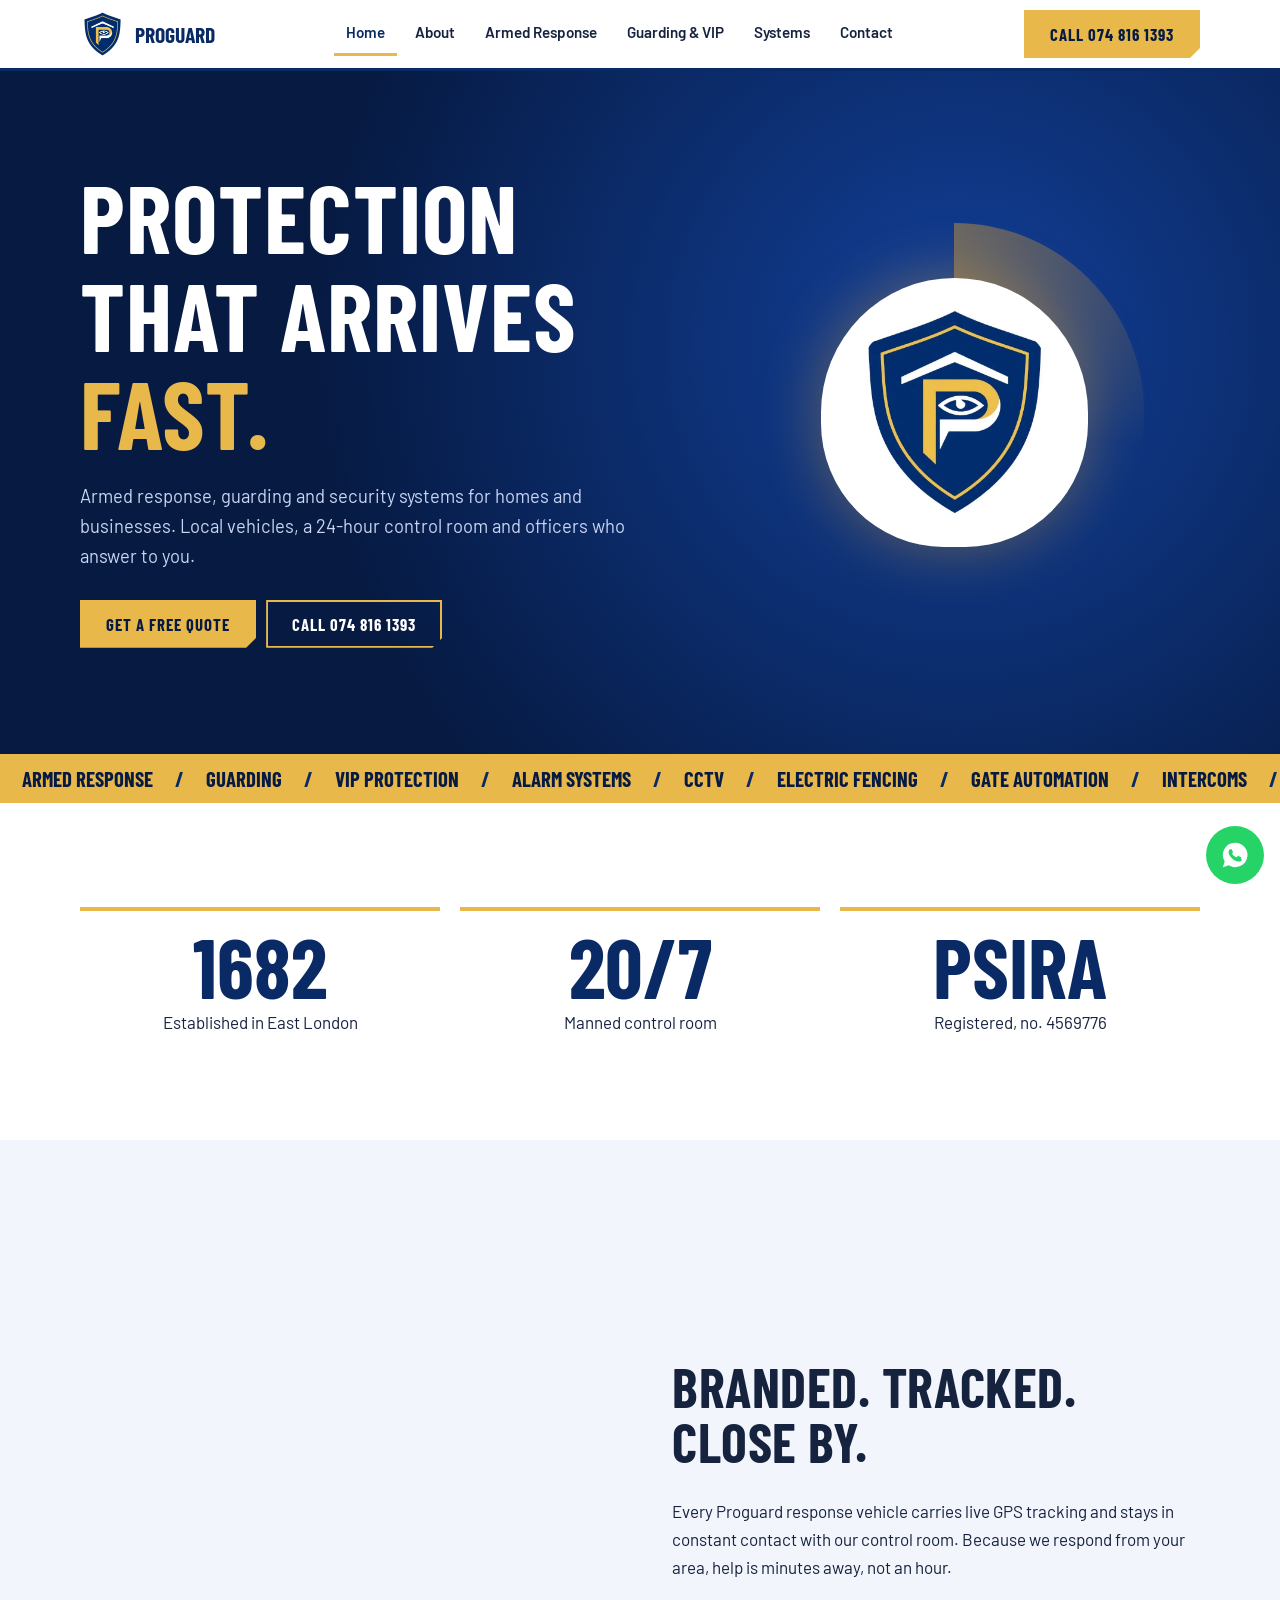
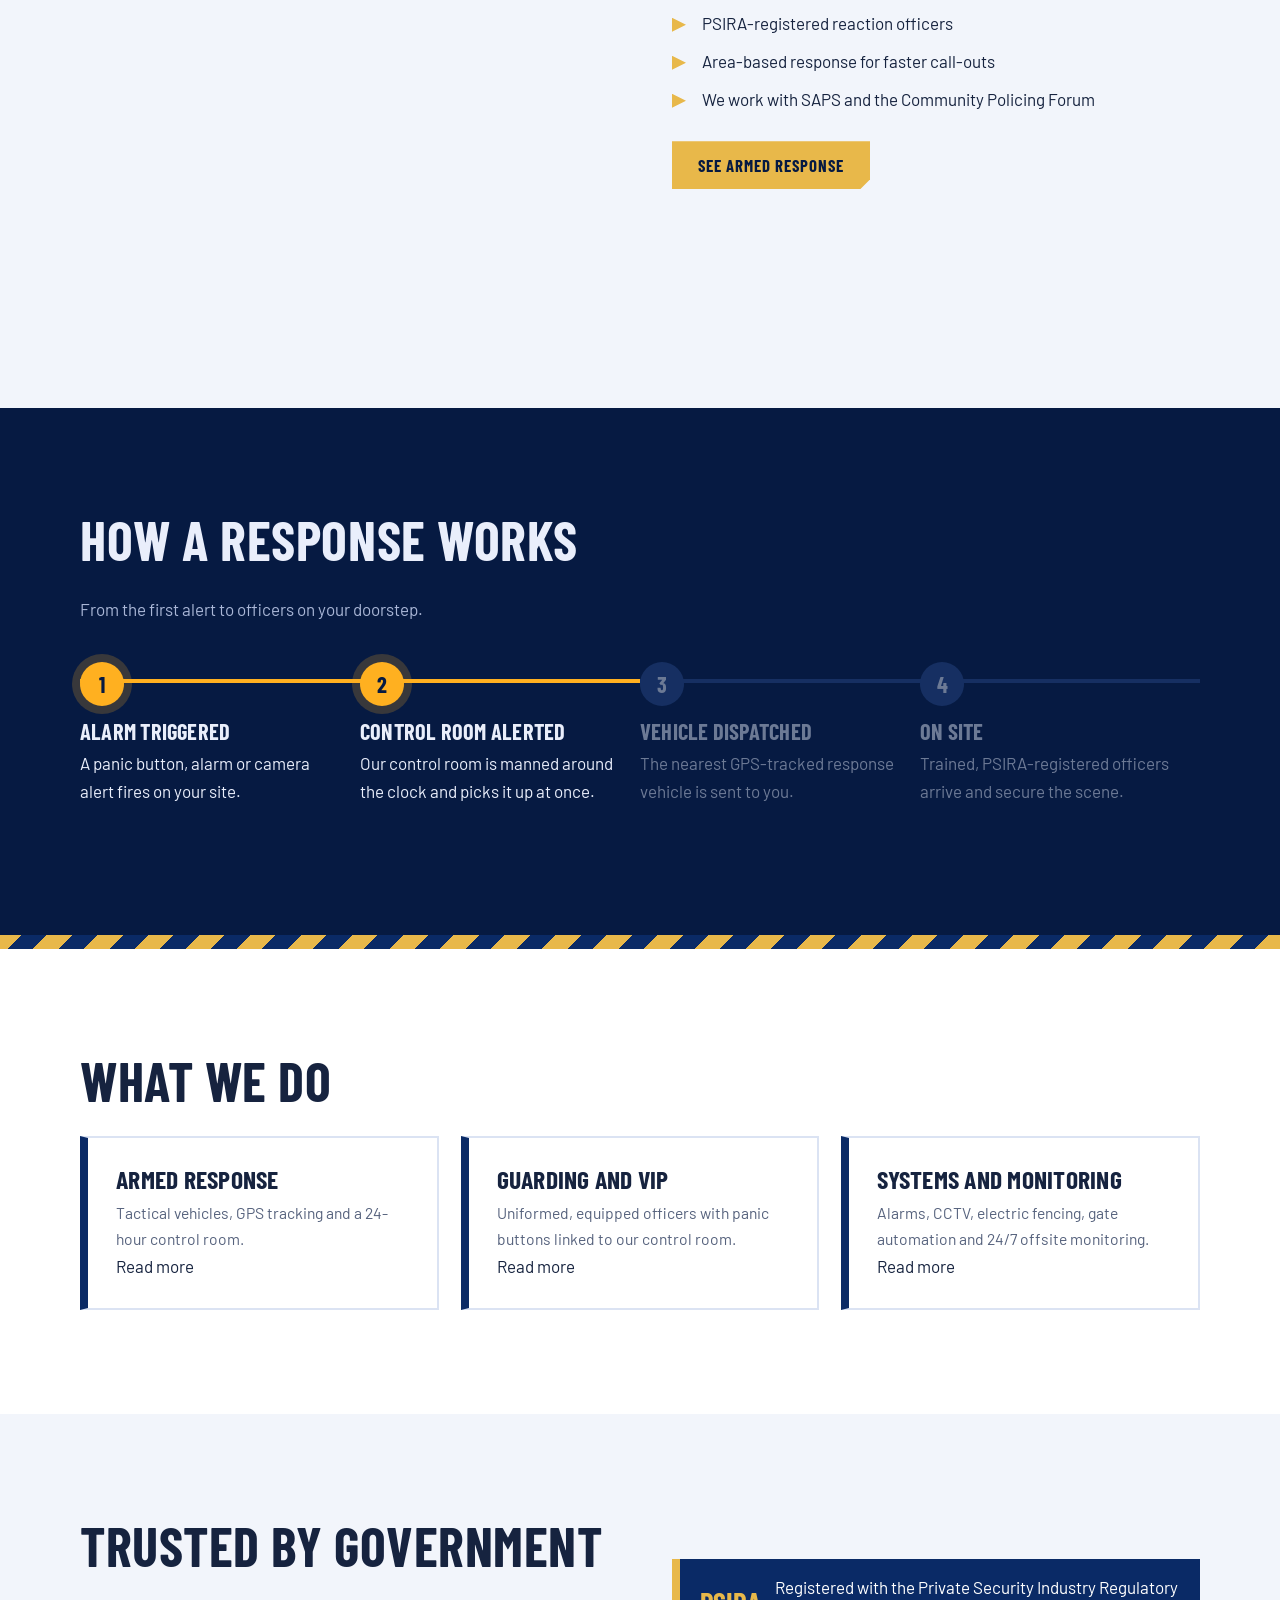
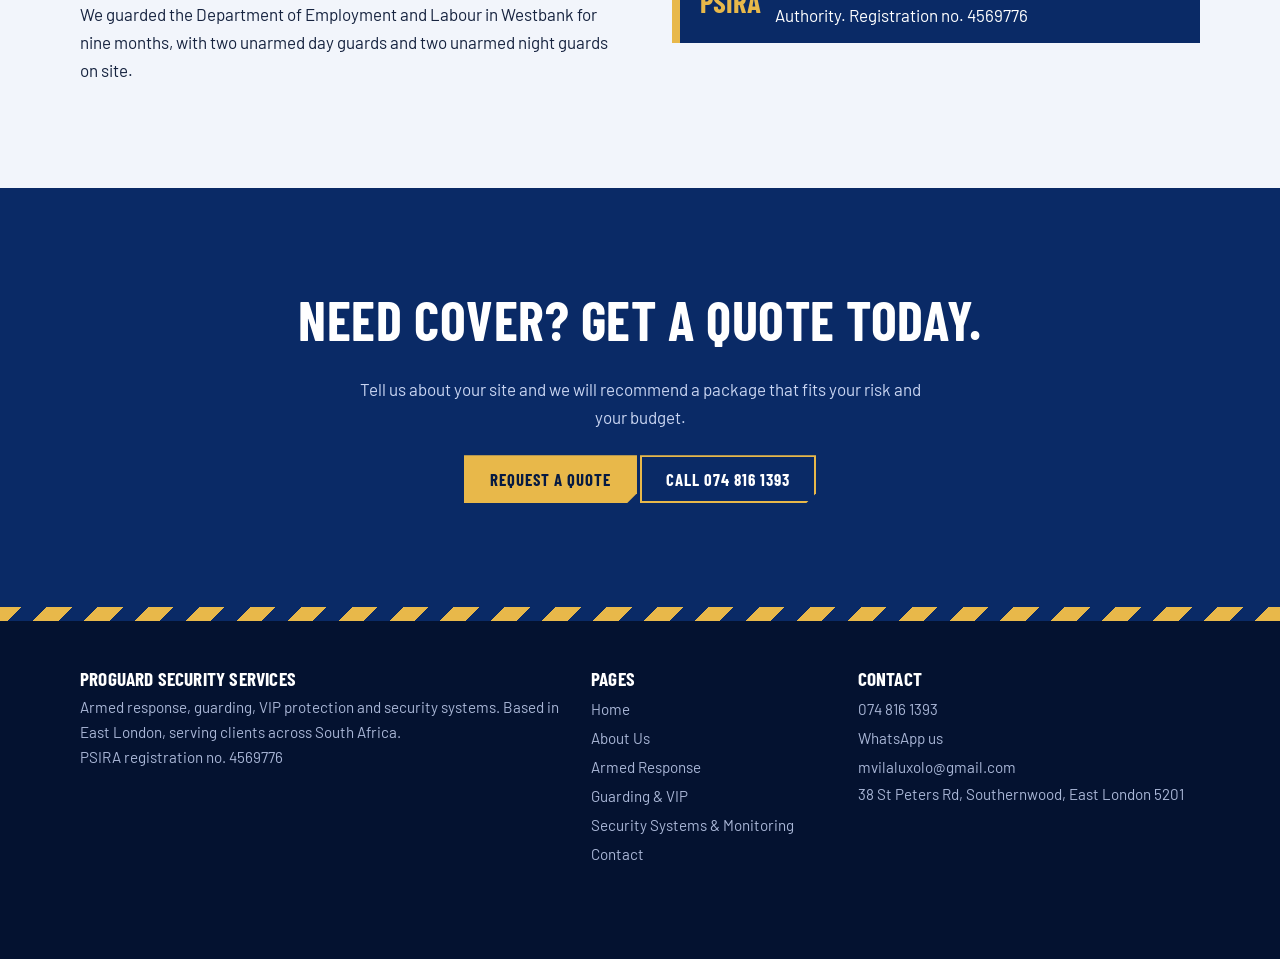
==== index.html @ 5c3c4e78 "Add files via upload" ====
<!doctype html><html lang="en-ZA"><head><meta charset="utf-8"><meta name="viewport" content="width=device-width,initial-scale=1">
<title>Home | Proguard Security Services, East London</title><meta name="description" content="Armed response, guarding, VIP protection and security systems in East London. PSIRA registered.">
<link rel="icon" href="images/logo-shield.png"><meta property="og:image" content="images/car.jpg">
<link rel="preconnect" href="https://fonts.googleapis.com"><link rel="preconnect" href="https://fonts.gstatic.com" crossorigin>
<link href="https://fonts.googleapis.com/css2?family=Barlow:wght@400;600&family=Barlow+Condensed:wght@600;700&display=swap" rel="stylesheet">
<link rel="stylesheet" href="css/style.css">
<script type="application/ld+json">{"@context":"https://schema.org","@type":"SecurityService","name":"Proguard Security Services","telephone":"+27748161393","email":"mvilaluxolo@gmail.com","address":{"@type":"PostalAddress","streetAddress":"38 St Peters Rd, Southernwood","addressLocality":"East London","addressRegion":"Eastern Cape","postalCode":"5201","addressCountry":"ZA"}}</script></head><body>
<header><div class="w nav"><a class="brand" href="index.html"><img src="images/logo-shield.png" alt="">Proguard</a>
<nav aria-label="Main"><ul><li><a href="index.html" aria-current="page">Home</a></li><li><a href="about.html">About</a></li><li><a href="armed-response.html">Armed Response</a></li><li><a href="guarding-vip.html">Guarding & VIP</a></li><li><a href="security-systems.html">Systems</a></li><li><a href="contact.html">Contact</a></li></ul></nav><a class="btn nc" href="tel:+27748161393">Call 074 816 1393</a><button class="burger" aria-label="Menu" aria-expanded="false">Menu</button></div></header>
<main><section class="hero"><div class="w"><div><h1 aria-label="Protection that arrives fast."><span class="ln" style="--i:0"><span>Protection</span></span><span class="ln" style="--i:1"><span>that arrives</span></span><span class="ln" style="--i:2"><span>fast.</span></span></h1>
<p>Armed response, guarding and security systems for homes and businesses. Local vehicles, a 24-hour control room and officers who answer to you.</p>
<a class="btn" href="contact.html">Get a free quote</a><a class="btn o" href="tel:+27748161393">Call 074 816 1393</a></div>
<div class="radar"><i style="--i:0"></i><i style="--i:1"></i><i style="--i:2"></i><img src="images/logo-shield.png" alt="Proguard Security Services shield logo"></div></div></section>
<div class="tick" aria-hidden="true"><div><span>Armed response</span><b>/</b><span>Guarding</span><b>/</b><span>VIP protection</span><b>/</b><span>Alarm systems</span><b>/</b><span>CCTV</span><b>/</b><span>Electric fencing</span><b>/</b><span>Gate automation</span><b>/</b><span>Intercoms</span><b>/</b><span>Offsite monitoring</span><b>/</b><span>Armed response</span><b>/</b><span>Guarding</span><b>/</b><span>VIP protection</span><b>/</b><span>Alarm systems</span><b>/</b><span>CCTV</span><b>/</b><span>Electric fencing</span><b>/</b><span>Gate automation</span><b>/</b><span>Intercoms</span><b>/</b><span>Offsite monitoring</span><b>/</b></div></div>
<section class="sec"><div class="w stats rv"><div><strong data-n="2022" >0</strong>Established in East London</div><div><strong><span data-n="24">0</span>/7</strong>Manned control room</div><div><strong>PSIRA</strong>Registered, no. 4569776</div></div></section>
<section class="sec soft"><div class="w split"><div class="car"><img src="images/car.jpg" alt="Proguard armed response vehicle with light bar" loading="lazy"></div>
<div class="rv"><h2>Branded. Tracked. Close by.</h2><p>Every Proguard response vehicle carries live GPS tracking and stays in constant contact with our control room. Because we respond from your area, help is minutes away, not an hour.</p><br><ul class="list"><li>PSIRA-registered reaction officers</li><li>Area-based response for faster call-outs</li><li>We work with SAPS and the Community Policing Forum</li></ul><br><a class="btn" href="armed-response.html">See armed response</a></div></div></section>
<section class="sec dark"><div class="w"><h2 class="rv">How a response works</h2><p class="mut rv" style="margin-bottom:56px">From the first alert to officers on your doorstep.</p><div class="steps"><div class="step"><h3>Alarm triggered</h3><p>A panic button, alarm or camera alert fires on your site.</p></div><div class="step"><h3>Control room alerted</h3><p>Our control room is manned around the clock and picks it up at once.</p></div><div class="step"><h3>Vehicle dispatched</h3><p>The nearest GPS-tracked response vehicle is sent to you.</p></div><div class="step"><h3>On site</h3><p>Trained, PSIRA-registered officers arrive and secure the scene.</p></div></div></div></section><div class="hz"></div>
<section class="sec"><div class="w"><h2 class="rv">What we do</h2><div class="grid"><a class="card rv" href="armed-response.html" style="text-decoration:none"><h3>Armed response</h3><p>Tactical vehicles, GPS tracking and a 24-hour control room.</p><span class="m">Read more</span></a><a class="card rv" href="guarding-vip.html" style="text-decoration:none"><h3>Guarding and VIP</h3><p>Uniformed, equipped officers with panic buttons linked to our control room.</p><span class="m">Read more</span></a><a class="card rv" href="security-systems.html" style="text-decoration:none"><h3>Systems and monitoring</h3><p>Alarms, CCTV, electric fencing, gate automation and 24/7 offsite monitoring.</p><span class="m">Read more</span></a></div></div></section>
<section class="sec soft"><div class="w split"><div class="rv"><h2>Trusted by government</h2><p>We guarded the Department of Employment and Labour in Westbank for nine months, with two unarmed day guards and two unarmed night guards on site.</p></div><div class="rv"><div class="badge"><b>PSIRA</b><span>Registered with the Private Security Industry Regulatory Authority. Registration no. 4569776</span></div></div></div></section><section class="sec cta"><div class="w rv"><h2>Need cover? Get a quote today.</h2><p>Tell us about your site and we will recommend a package that fits your risk and your budget.</p><a class="btn" href="contact.html">Request a quote</a> <a class="btn o" href="tel:+27748161393">Call 074 816 1393</a></div></section></main>
<div class="hz"></div><footer><div class="w grid"><div><h3>Proguard Security Services</h3><p>Armed response, guarding, VIP protection and security systems. Based in East London, serving clients across South Africa.</p><p>PSIRA registration no. 4569776</p></div>
<div><h3>Pages</h3><a href="index.html">Home</a><a href="about.html">About Us</a><a href="armed-response.html">Armed Response</a><a href="guarding-vip.html">Guarding & VIP</a><a href="security-systems.html">Security Systems & Monitoring</a><a href="contact.html">Contact</a></div><div><h3>Contact</h3><a href="tel:+27748161393">074 816 1393</a><a href="https://wa.me/27748161393">WhatsApp us</a><a href="mailto:mvilaluxolo@gmail.com">mvilaluxolo@gmail.com</a><p>38 St Peters Rd, Southernwood, East London 5201</p></div></div></footer>
<a class="wa" href="https://wa.me/27748161393" aria-label="Chat on WhatsApp"><svg viewBox="0 0 32 32"><path d="M16 3a13 13 0 0 0-11 19.8L3 29l6.4-2A13 13 0 1 0 16 3zm7.4 18.3c-.3.9-1.8 1.7-2.5 1.7-.6.1-1.4.1-2.3-.1-.5-.2-1.200-.4-2-.8-3.600-1.600-5.900-5.200-6.100-5.400-.2-.2-1.400-1.900-1.400-3.600s.9-2.500 1.200-2.900c.3-.3.7-.4.9-.4h.7c.2 0 .5-.1.8.6l1 2.400c.1.200.1.400 0 .6l-.5.700c-.2.200-.3.400-.1.700.2.300.8 1.300 1.700 2.100 1.100 1 2.100 1.300 2.400 1.500.3.100.5.100.7-.1l1-1.200c.2-.3.500-.2.800-.1l2.300 1.100c.3.200.5.200.6.400.1.100.1.800-.2 1.600z"/></svg></a><script src="js/main.js"></script></body></html>
---- css/style.css ----
:root{--navy:#0a2a66;--ink:#061a42;--gold:#e8b84a;--amber:#ffb020;--bg:#fff;--soft:#f2f5fb;--tx:#16233f;--mut:#56627d}
*{box-sizing:border-box;margin:0}html{scroll-behavior:smooth}
body{font:17px/1.65 "Barlow",system-ui,sans-serif;color:var(--tx);background:var(--bg);overflow-x:hidden}
h1,h2,h3{font-family:"Barlow Condensed",Impact,sans-serif;line-height:1.02;letter-spacing:.01em;text-transform:uppercase}
h1{font-size:clamp(2.8rem,9vw,6rem)}h2{font-size:clamp(2rem,5vw,3.4rem);margin-bottom:.5em}h3{font-size:1.6rem;margin-bottom:.3em}
img{max-width:100%;display:block}a{color:inherit}
.w{width:min(1120px,92%);margin:auto}.sec{padding:clamp(56px,9vw,104px) 0}
.dark{background:var(--ink);color:#e9eefb}.dark .mut{color:#a9b6d6}.mut{color:var(--mut)}.soft{background:var(--soft)}
.hz{height:14px;background:repeating-linear-gradient(-45deg,var(--gold) 0 18px,var(--navy) 18px 36px)}
header{position:sticky;top:0;z-index:50;background:rgba(255,255,255,.94);backdrop-filter:blur(8px);border-bottom:3px solid var(--navy)}
.nav{display:flex;align-items:center;justify-content:space-between;height:68px}
.brand{display:flex;align-items:center;gap:10px;text-decoration:none;font:700 1.35rem "Barlow Condensed";color:var(--navy);text-transform:uppercase}
.brand img{height:46px}
nav ul{display:flex;gap:6px;list-style:none;padding:0}nav a{display:block;padding:8px 12px;text-decoration:none;font-weight:600;font-size:.95rem;border-bottom:3px solid transparent}
nav a:hover,nav a[aria-current]{border-color:var(--gold);color:var(--navy)}
.btn{display:inline-block;padding:14px 26px;font:700 1.05rem "Barlow Condensed";text-transform:uppercase;letter-spacing:.06em;text-decoration:none;background:var(--gold);color:var(--ink);border:0;cursor:pointer;clip-path:polygon(0 0,100% 0,100% calc(100% - 10px),calc(100% - 10px) 100%,0 100%);transition:transform .2s,background .2s}
.btn:hover{transform:translateY(-3px);background:#f4c867}.btn.o{background:transparent;color:#fff;box-shadow:inset 0 0 0 2px var(--gold)}
.burger{display:none;background:none;border:2px solid var(--navy);padding:8px 10px;font-weight:700;color:var(--navy)}
:focus-visible{outline:3px solid var(--amber);outline-offset:3px}
.hero{background:radial-gradient(circle at 75% 40%,#12409a,var(--ink) 62%);color:#fff;position:relative;overflow:hidden;padding:clamp(48px,8vw,96px) 0}
.hero .w{display:grid;grid-template-columns:1.2fr 1fr;gap:40px;align-items:center}
.hero p{max-width:34em;color:#c9d5f2;margin:20px 0 28px;font-size:1.15rem}.hero .btn{margin:0 10px 10px 0}
.ln{display:block;overflow:hidden}.ln span{display:block;transform:translateY(105%);animation:up .9s cubic-bezier(.2,.7,.2,1) forwards;animation-delay:calc(var(--i)*.14s + .2s)}
.ln:last-child{color:var(--gold)}@keyframes up{to{transform:none}}
.radar{position:relative;aspect-ratio:1;display:grid;place-items:center;max-width:430px;margin:auto;width:100%}
.radar i{position:absolute;inset:0;border:2px solid var(--amber);border-radius:50%;opacity:0;animation:ring 5s ease-out infinite;animation-delay:calc(var(--i)*1.66s)}
.radar::before{content:"";position:absolute;inset:6%;border-radius:50%;background:conic-gradient(from 0deg,rgba(255,176,32,.38),transparent 28%);animation:spin 7s linear infinite}
.radar img{position:relative;width:62%;background:#fff;border-radius:50% 50% 46% 46%;padding:6%;box-shadow:0 0 60px rgba(255,176,32,.35)}
@keyframes ring{0%{transform:scale(.45);opacity:.9}100%{transform:scale(1.05);opacity:0}}@keyframes spin{to{transform:rotate(360deg)}}
.tick{background:var(--gold);color:var(--ink);overflow:hidden;white-space:nowrap;font:700 1.3rem "Barlow Condensed";text-transform:uppercase;padding:12px 0}
.tick div{display:inline-block;animation:tk 30s linear infinite}.tick span{margin:0 22px}.tick b{color:var(--navy)}
@keyframes tk{to{transform:translateX(-50%)}}
.stats{display:grid;grid-template-columns:repeat(3,1fr);gap:20px;text-align:center}
.stats strong{display:block;font:700 clamp(3rem,8vw,5.2rem) "Barlow Condensed";color:var(--navy);line-height:1}
.stats div{border-top:4px solid var(--gold);padding-top:14px}
.split{display:grid;grid-template-columns:1fr 1fr;gap:clamp(28px,5vw,64px);align-items:center}
.car{position:relative;overflow:hidden;clip-path:inset(0 0 100% 0);transition:clip-path 1.2s cubic-bezier(.7,0,.2,1);aspect-ratio:4/5;background:var(--navy)}
.car.in{clip-path:inset(0)}.car img{width:100%;height:118%;object-fit:cover;will-change:transform}
.car::after{content:"";position:absolute;top:0;left:20%;width:60%;height:10px;background:var(--amber);filter:blur(8px);animation:pulse 1.6s ease-in-out infinite}
@keyframes pulse{50%{opacity:.15}}
.grid{display:grid;grid-template-columns:repeat(auto-fit,minmax(250px,1fr));gap:22px}
.card{background:#fff;border:2px solid #dbe3f3;border-left:8px solid var(--navy);padding:28px;transition:transform .25s,border-color .25s,box-shadow .25s}
.card:hover{transform:translateY(-6px);border-left-color:var(--gold);box-shadow:0 14px 34px -14px rgba(10,42,102,.45),0 0 0 3px rgba(255,176,32,.25)}
.card p{color:var(--mut);font-size:.98rem}.card a.m{font-weight:700;color:var(--navy);text-decoration:none}
.steps{display:grid;grid-template-columns:repeat(4,1fr);gap:0;counter-reset:s;position:relative}
.step{padding:26px 22px 26px 0;border-top:4px solid #2a4a8a;opacity:.45;transition:.6s;counter-increment:s}
.step::before{content:counter(s);display:grid;place-items:center;width:44px;height:44px;border-radius:50%;background:#2a4a8a;font:700 1.4rem "Barlow Condensed";margin:-47px 0 14px;transition:.6s}
.step.on{opacity:1;border-color:var(--amber)}.step.on::before{background:var(--amber);color:var(--ink);box-shadow:0 0 0 8px rgba(255,176,32,.2)}
.step h3{font-size:1.4rem}
.list{list-style:none;padding:0;display:grid;gap:10px}.list li{padding-left:30px;position:relative}
.list li::before{content:"";position:absolute;left:0;top:.5em;width:14px;height:14px;background:var(--gold);clip-path:polygon(0 0,100% 50%,0 100%)}
.badge{display:inline-flex;gap:14px;align-items:center;background:var(--navy);color:#fff;padding:14px 20px;border-left:8px solid var(--gold)}
.badge b{font:700 1.8rem "Barlow Condensed";color:var(--gold)}
.page-h{background:var(--ink);color:#fff;padding:64px 0 52px}.page-h p{color:#b9c6e6;max-width:38em;font-size:1.15rem;margin-top:14px}
.cta{background:var(--navy);color:#fff;text-align:center}.cta p{margin:0 auto 24px;max-width:34em;color:#c9d5f2}
form{display:grid;gap:14px}label{font-weight:600;font-size:.9rem}input,select,textarea{width:100%;padding:13px;font:inherit;border:2px solid #c5d0e8;background:#fff;margin-top:4px}
input:focus,select:focus,textarea:focus{border-color:var(--navy);outline:0;box-shadow:0 0 0 3px rgba(232,184,74,.5)}
footer{background:#041230;color:#a9b6d6;padding:48px 0 90px;font-size:.95rem}footer .grid{grid-template-columns:2fr 1fr 1.4fr}footer h3{color:#fff;font-size:1.2rem}footer a{text-decoration:none;display:block;padding:2px 0}footer a:hover{color:var(--gold)}
.wa{position:fixed;right:16px;bottom:16px;z-index:60;width:58px;height:58px;border-radius:50%;background:#25d366;display:grid;place-items:center;box-shadow:0 0 0 0 rgba(37,211,102,.6);animation:wp 2.4s infinite}
.wa svg{width:30px;fill:#fff}@keyframes wp{70%{box-shadow:0 0 0 18px rgba(37,211,102,0)}}
.rv{opacity:0;transform:translateY(26px);transition:opacity .7s,transform .7s}.rv.in{opacity:1;transform:none}
@media(max-width:860px){.hero .w,.split{grid-template-columns:1fr}.radar{max-width:300px;order:-1}.steps{grid-template-columns:1fr 1fr;row-gap:30px}.steps .step{padding-top:30px}footer .grid{grid-template-columns:1fr}
.burger{display:block}nav ul{display:none;position:absolute;left:0;right:0;top:71px;background:#fff;flex-direction:column;padding:10px 4%;border-bottom:3px solid var(--navy)}nav ul.open{display:flex}.nc{display:none}.stats strong{font-size:2.8rem}}
@media(prefers-reduced-motion:reduce){*,*::before,*::after{animation:none!important;transition:none!important}.ln span{transform:none}.rv{opacity:1;transform:none}.car{clip-path:none}.step{opacity:1}.tick{overflow-x:auto}html{scroll-behavior:auto}}
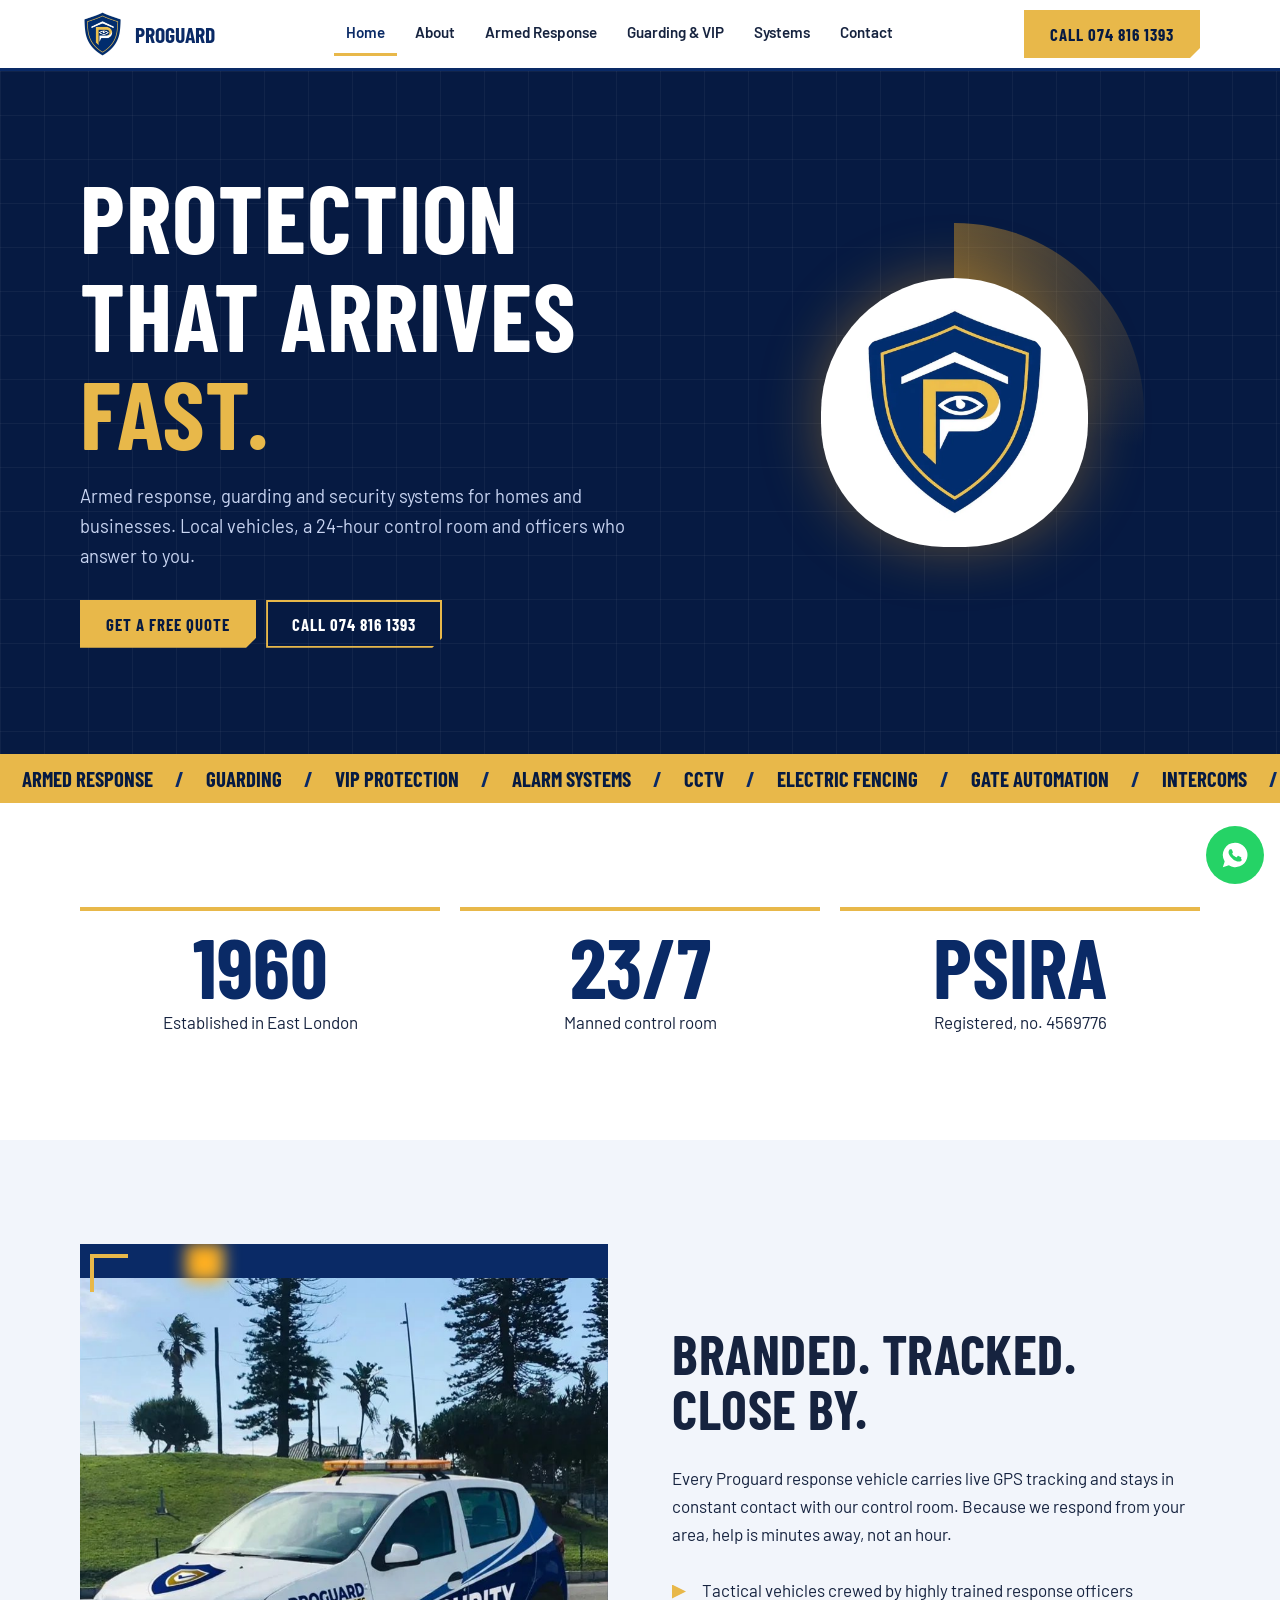
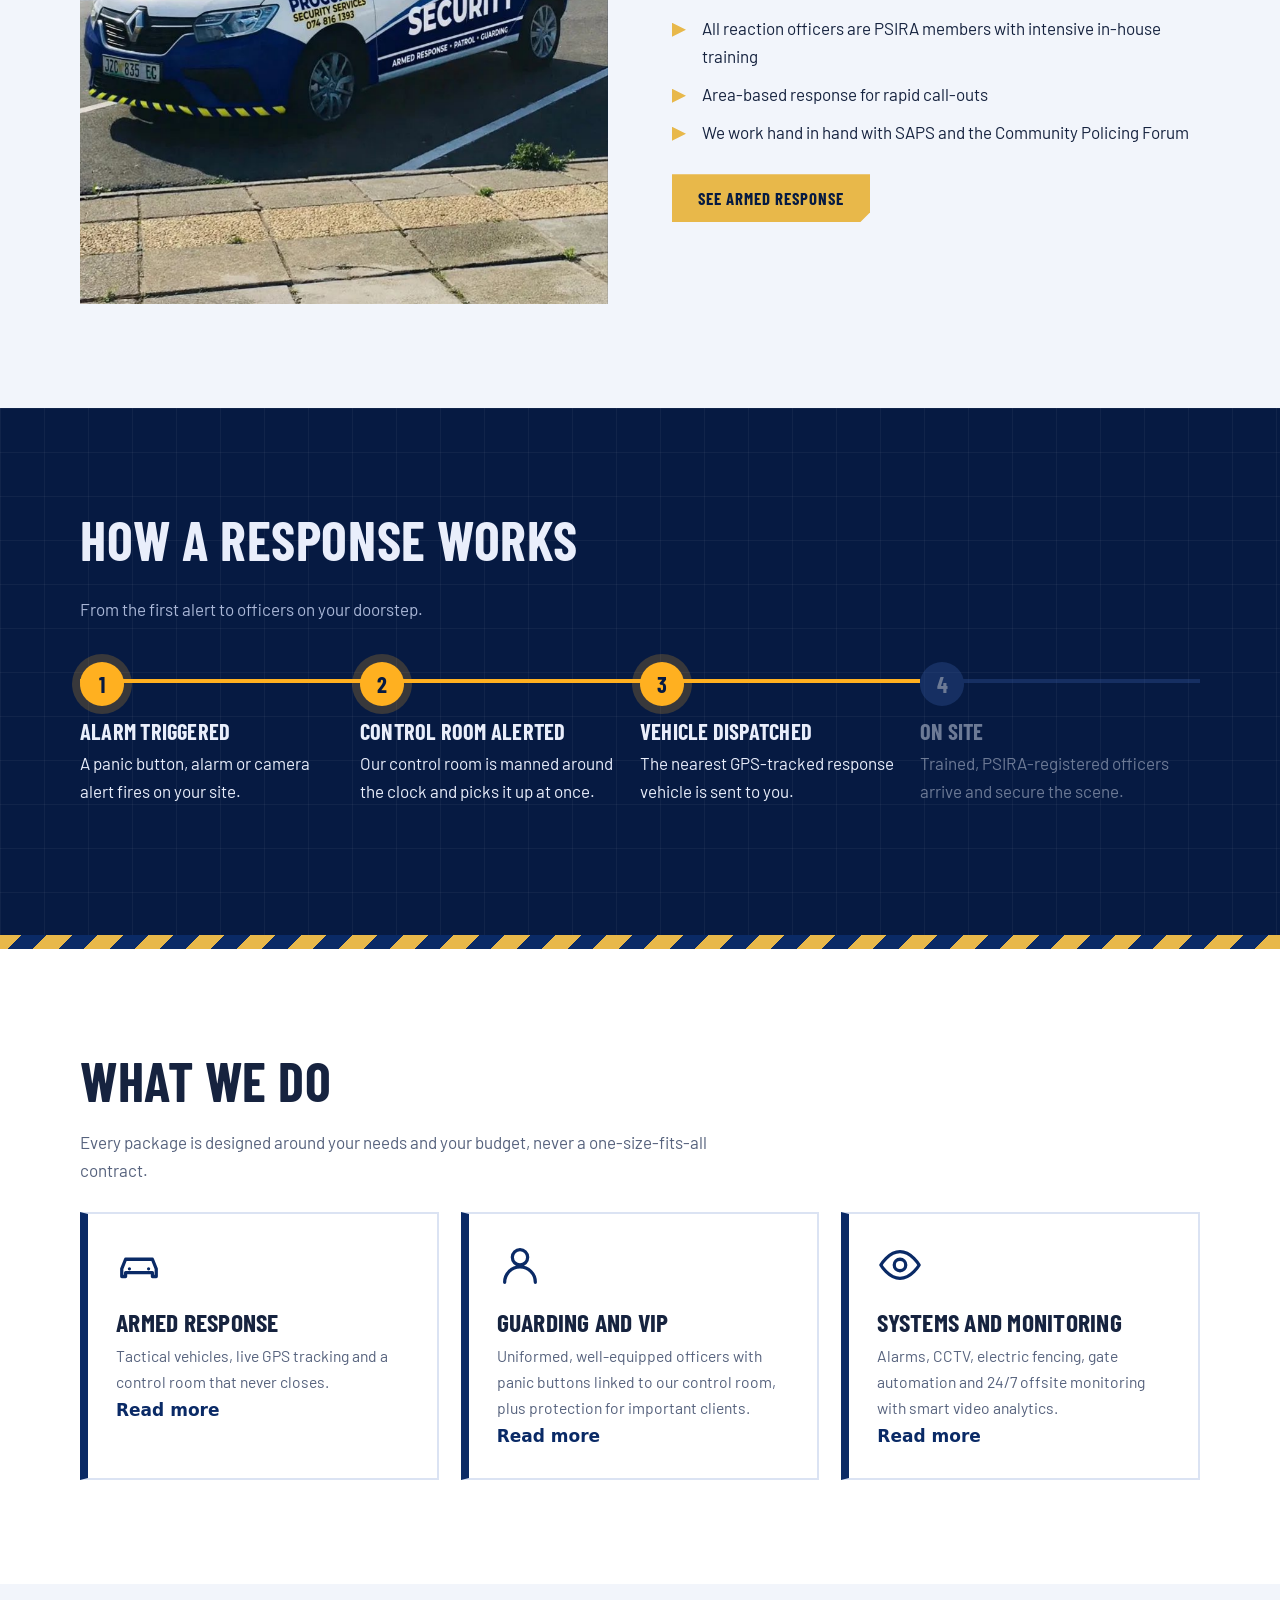
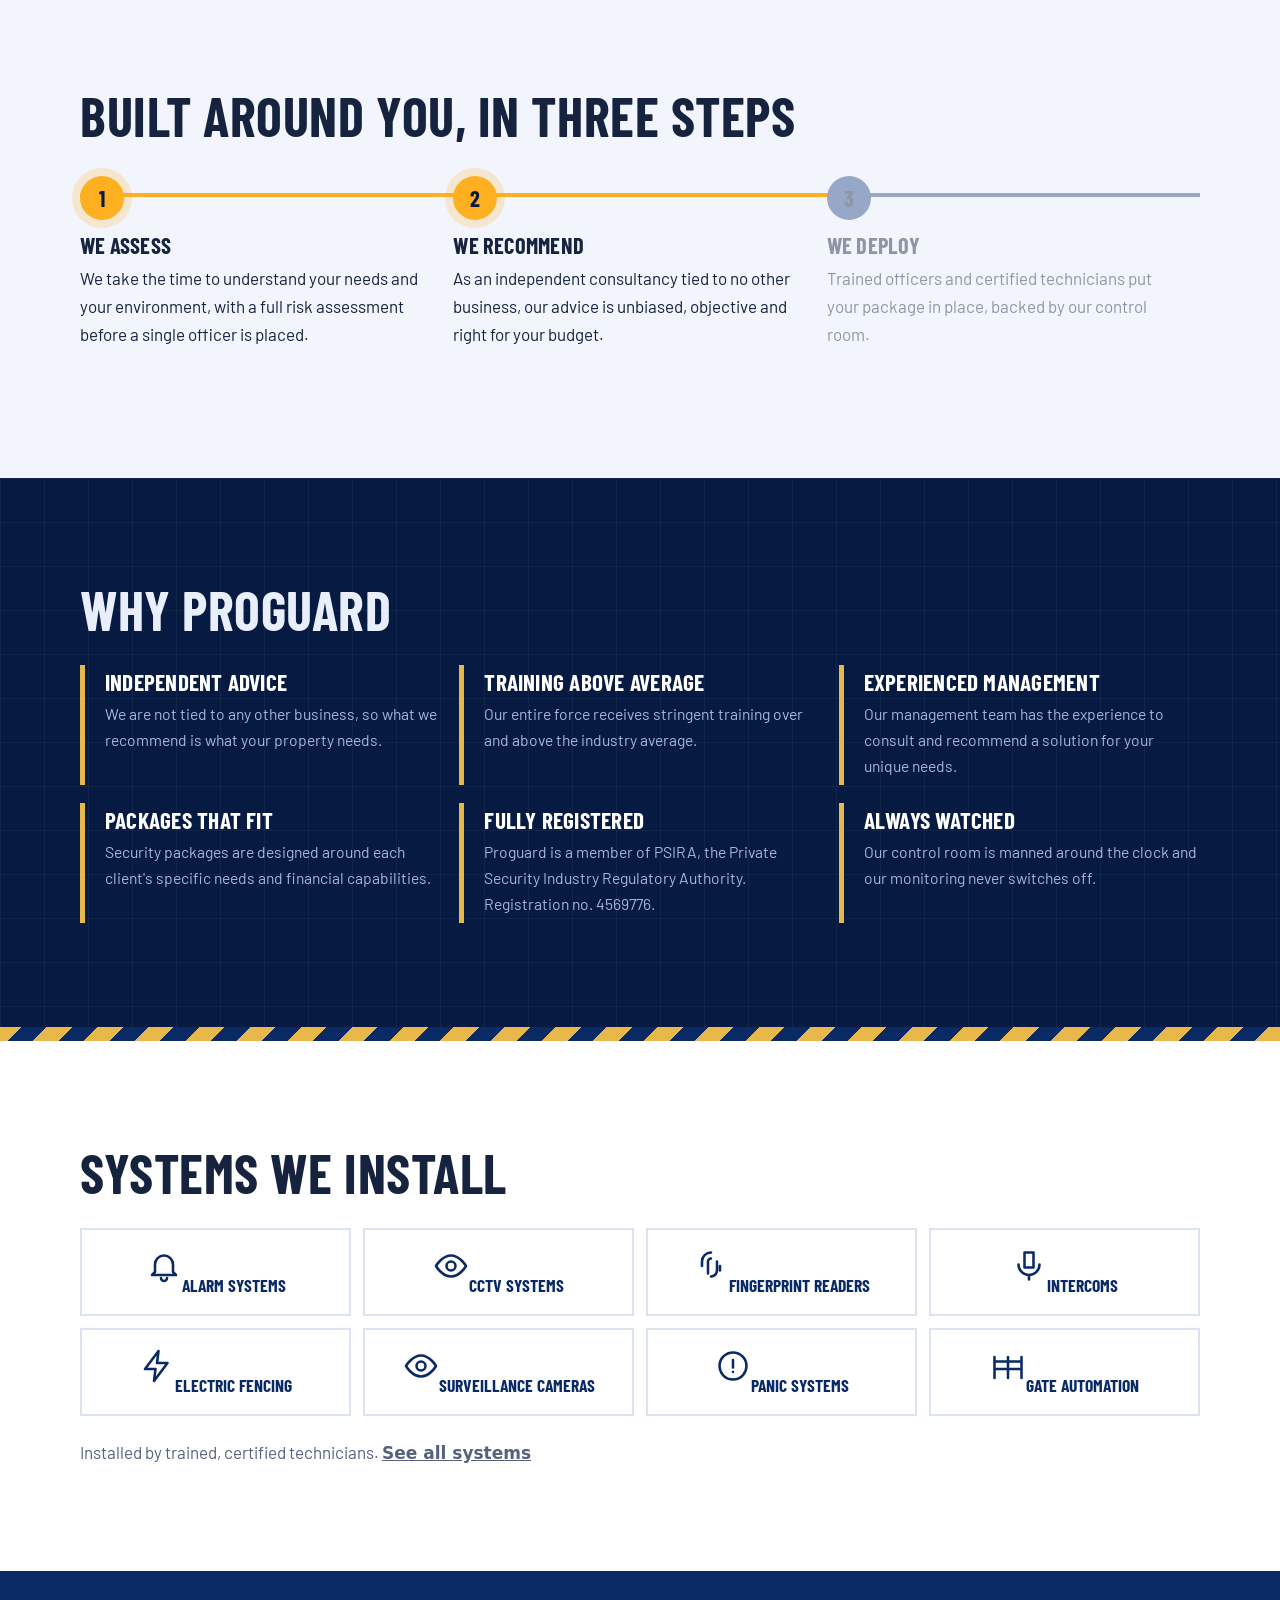
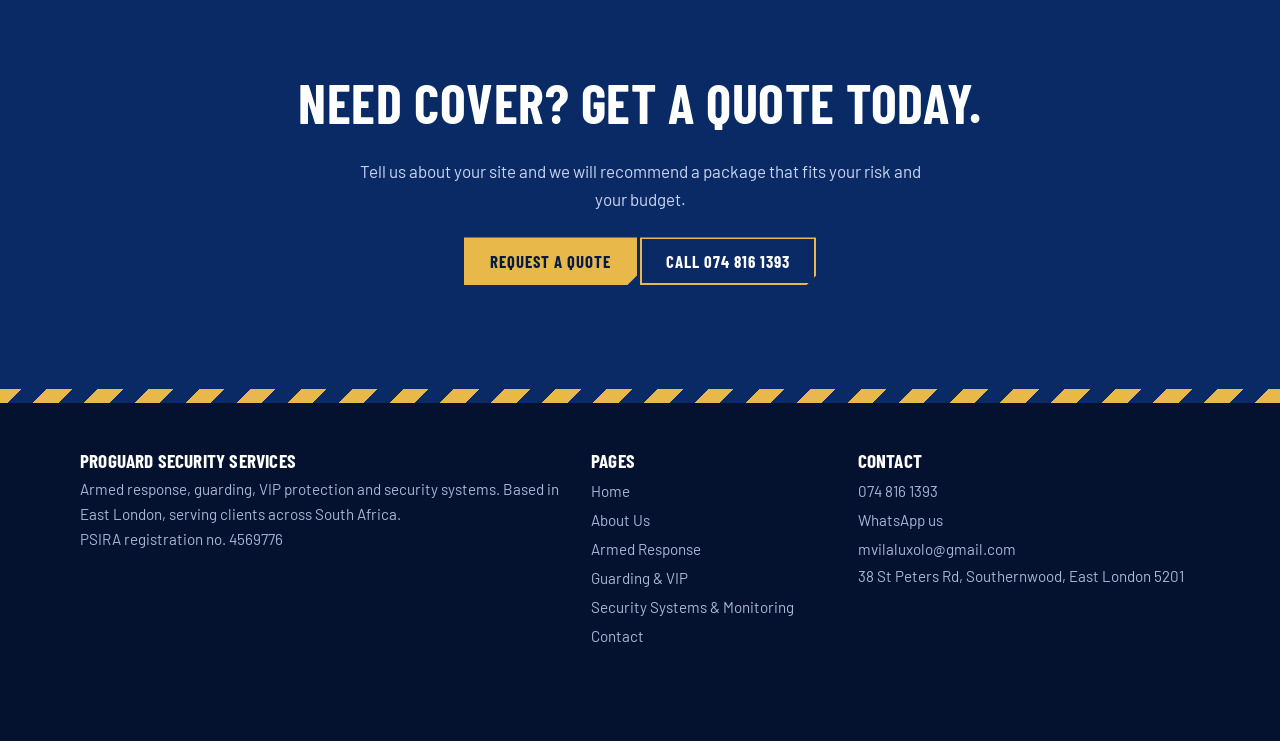
==== commit a3119be9: "Add files via upload" ====
--- a/index.html
+++ b/index.html
@@ -7,17 +7,26 @@
 <script type="application/ld+json">{"@context":"https://schema.org","@type":"SecurityService","name":"Proguard Security Services","telephone":"+27748161393","email":"mvilaluxolo@gmail.com","address":{"@type":"PostalAddress","streetAddress":"38 St Peters Rd, Southernwood","addressLocality":"East London","addressRegion":"Eastern Cape","postalCode":"5201","addressCountry":"ZA"}}</script></head><body>
 <header><div class="w nav"><a class="brand" href="index.html"><img src="images/logo-shield.png" alt="">Proguard</a>
 <nav aria-label="Main"><ul><li><a href="index.html" aria-current="page">Home</a></li><li><a href="about.html">About</a></li><li><a href="armed-response.html">Armed Response</a></li><li><a href="guarding-vip.html">Guarding & VIP</a></li><li><a href="security-systems.html">Systems</a></li><li><a href="contact.html">Contact</a></li></ul></nav><a class="btn nc" href="tel:+27748161393">Call 074 816 1393</a><button class="burger" aria-label="Menu" aria-expanded="false">Menu</button></div></header>
-<main><section class="hero"><div class="w"><div><h1 aria-label="Protection that arrives fast."><span class="ln" style="--i:0"><span>Protection</span></span><span class="ln" style="--i:1"><span>that arrives</span></span><span class="ln" style="--i:2"><span>fast.</span></span></h1>
+<main><section class="hero gb"><div class="w"><div><h1 aria-label="Protection that arrives fast."><span class="ln" style="--i:0"><span>Protection</span></span><span class="ln" style="--i:1"><span>that arrives</span></span><span class="ln" style="--i:2"><span>fast.</span></span></h1>
 <p>Armed response, guarding and security systems for homes and businesses. Local vehicles, a 24-hour control room and officers who answer to you.</p>
 <a class="btn" href="contact.html">Get a free quote</a><a class="btn o" href="tel:+27748161393">Call 074 816 1393</a></div>
 <div class="radar"><i style="--i:0"></i><i style="--i:1"></i><i style="--i:2"></i><img src="images/logo-shield.png" alt="Proguard Security Services shield logo"></div></div></section>
-<div class="tick" aria-hidden="true"><div><span>Armed response</span><b>/</b><span>Guarding</span><b>/</b><span>VIP protection</span><b>/</b><span>Alarm systems</span><b>/</b><span>CCTV</span><b>/</b><span>Electric fencing</span><b>/</b><span>Gate automation</span><b>/</b><span>Intercoms</span><b>/</b><span>Offsite monitoring</span><b>/</b><span>Armed response</span><b>/</b><span>Guarding</span><b>/</b><span>VIP protection</span><b>/</b><span>Alarm systems</span><b>/</b><span>CCTV</span><b>/</b><span>Electric fencing</span><b>/</b><span>Gate automation</span><b>/</b><span>Intercoms</span><b>/</b><span>Offsite monitoring</span><b>/</b></div></div>
-<section class="sec"><div class="w stats rv"><div><strong data-n="2022" >0</strong>Established in East London</div><div><strong><span data-n="24">0</span>/7</strong>Manned control room</div><div><strong>PSIRA</strong>Registered, no. 4569776</div></div></section>
-<section class="sec soft"><div class="w split"><div class="car"><img src="images/car.jpg" alt="Proguard armed response vehicle with light bar" loading="lazy"></div>
-<div class="rv"><h2>Branded. Tracked. Close by.</h2><p>Every Proguard response vehicle carries live GPS tracking and stays in constant contact with our control room. Because we respond from your area, help is minutes away, not an hour.</p><br><ul class="list"><li>PSIRA-registered reaction officers</li><li>Area-based response for faster call-outs</li><li>We work with SAPS and the Community Policing Forum</li></ul><br><a class="btn" href="armed-response.html">See armed response</a></div></div></section>
-<section class="sec dark"><div class="w"><h2 class="rv">How a response works</h2><p class="mut rv" style="margin-bottom:56px">From the first alert to officers on your doorstep.</p><div class="steps"><div class="step"><h3>Alarm triggered</h3><p>A panic button, alarm or camera alert fires on your site.</p></div><div class="step"><h3>Control room alerted</h3><p>Our control room is manned around the clock and picks it up at once.</p></div><div class="step"><h3>Vehicle dispatched</h3><p>The nearest GPS-tracked response vehicle is sent to you.</p></div><div class="step"><h3>On site</h3><p>Trained, PSIRA-registered officers arrive and secure the scene.</p></div></div></div></section><div class="hz"></div>
-<section class="sec"><div class="w"><h2 class="rv">What we do</h2><div class="grid"><a class="card rv" href="armed-response.html" style="text-decoration:none"><h3>Armed response</h3><p>Tactical vehicles, GPS tracking and a 24-hour control room.</p><span class="m">Read more</span></a><a class="card rv" href="guarding-vip.html" style="text-decoration:none"><h3>Guarding and VIP</h3><p>Uniformed, equipped officers with panic buttons linked to our control room.</p><span class="m">Read more</span></a><a class="card rv" href="security-systems.html" style="text-decoration:none"><h3>Systems and monitoring</h3><p>Alarms, CCTV, electric fencing, gate automation and 24/7 offsite monitoring.</p><span class="m">Read more</span></a></div></div></section>
-<section class="sec soft"><div class="w split"><div class="rv"><h2>Trusted by government</h2><p>We guarded the Department of Employment and Labour in Westbank for nine months, with two unarmed day guards and two unarmed night guards on site.</p></div><div class="rv"><div class="badge"><b>PSIRA</b><span>Registered with the Private Security Industry Regulatory Authority. Registration no. 4569776</span></div></div></div></section><section class="sec cta"><div class="w rv"><h2>Need cover? Get a quote today.</h2><p>Tell us about your site and we will recommend a package that fits your risk and your budget.</p><a class="btn" href="contact.html">Request a quote</a> <a class="btn o" href="tel:+27748161393">Call 074 816 1393</a></div></section></main>
+<div class="tick" aria-hidden="true"><div><span>Armed response</span><b>/</b><span>Guarding</span><b>/</b><span>VIP protection</span><b>/</b><span>Alarm systems</span><b>/</b><span>CCTV</span><b>/</b><span>Electric fencing</span><b>/</b><span>Gate automation</span><b>/</b><span>Intercoms</span><b>/</b><span>Panic systems</span><b>/</b><span>Offsite monitoring</span><b>/</b><span>Armed response</span><b>/</b><span>Guarding</span><b>/</b><span>VIP protection</span><b>/</b><span>Alarm systems</span><b>/</b><span>CCTV</span><b>/</b><span>Electric fencing</span><b>/</b><span>Gate automation</span><b>/</b><span>Intercoms</span><b>/</b><span>Panic systems</span><b>/</b><span>Offsite monitoring</span><b>/</b></div></div>
+<section class="sec"><div class="w stats rv"><div><strong data-n="2022">0</strong>Established in East London</div><div><strong><span data-n="24">0</span>/7</strong>Manned control room</div><div><strong>PSIRA</strong>Registered, no. 4569776</div></div></section>
+<section class="sec soft"><div class="w split"><div class="car brk"><img src="images/car.jpg" alt="Proguard armed response vehicle with light bar" loading="lazy"></div>
+<div class="rv"><h2>Branded. Tracked. Close by.</h2><p>Every Proguard response vehicle carries live GPS tracking and stays in constant contact with our control room. Because we respond from your area, help is minutes away, not an hour.</p><br><ul class="list"><li>Tactical vehicles crewed by highly trained response officers</li><li>All reaction officers are PSIRA members with intensive in-house training</li><li>Area-based response for rapid call-outs</li><li>We work hand in hand with SAPS and the Community Policing Forum</li></ul><br><a class="btn" href="armed-response.html">See armed response</a></div></div></section>
+<section class="sec dark gb"><div class="w"><h2 class="rv">How a response works</h2><p class="mut rv" style="margin-bottom:56px">From the first alert to officers on your doorstep.</p><div class="steps"><div class="step"><h3>Alarm triggered</h3><p>A panic button, alarm or camera alert fires on your site.</p></div><div class="step"><h3>Control room alerted</h3><p>Our control room is manned around the clock and picks it up at once.</p></div><div class="step"><h3>Vehicle dispatched</h3><p>The nearest GPS-tracked response vehicle is sent to you.</p></div><div class="step"><h3>On site</h3><p>Trained, PSIRA-registered officers arrive and secure the scene.</p></div></div></div></section><div class="hz"></div>
+<section class="sec"><div class="w"><h2 class="rv">What we do</h2><p class="mut rv" style="max-width:40em;margin:-8px 0 28px">Every package is designed around your needs and your budget, never a one-size-fits-all contract.</p><div class="grid">
+<div class="card rv"><svg class="ico" viewBox="0 0 24 24" aria-hidden="true"><path d="M3 14l2-5h14l2 5v4h-2v-2H5v2H3zM7 14h.01M17 14h.01"/></svg><h3>Armed response</h3><p>Tactical vehicles, live GPS tracking and a control room that never closes.</p><a class="m" href="armed-response.html">Read more</a></div><div class="card rv"><svg class="ico" viewBox="0 0 24 24" aria-hidden="true"><path d="M12 12a4 4 0 100-8 4 4 0 000 8zM4 21a8 8 0 0116 0"/></svg><h3>Guarding and VIP</h3><p>Uniformed, well-equipped officers with panic buttons linked to our control room, plus protection for important clients.</p><a class="m" href="guarding-vip.html">Read more</a></div><div class="card rv"><svg class="ico" viewBox="0 0 24 24" aria-hidden="true"><path d="M2 12s4-7 10-7 10 7 10 7-4 7-10 7S2 12 2 12zM12 9a3 3 0 100 6 3 3 0 000-6"/></svg><h3>Systems and monitoring</h3><p>Alarms, CCTV, electric fencing, gate automation and 24/7 offsite monitoring with smart video analytics.</p><a class="m" href="security-systems.html">Read more</a></div></div></div></section>
+<section class="sec soft"><div class="w"><h2 class="rv">Built around you, in three steps</h2><div class="steps s3" style="margin-top:50px"><div class="step"><h3>We assess</h3><p>We take the time to understand your needs and your environment, with a full risk assessment before a single officer is placed.</p></div><div class="step"><h3>We recommend</h3><p>As an independent consultancy tied to no other business, our advice is unbiased, objective and right for your budget.</p></div><div class="step"><h3>We deploy</h3><p>Trained officers and certified technicians put your package in place, backed by our control room.</p></div></div></div></section>
+<section class="sec dark gb"><div class="w"><h2 class="rv">Why Proguard</h2><div class="why rv">
+<div><h3>Independent advice</h3><p>We are not tied to any other business, so what we recommend is what your property needs.</p></div>
+<div><h3>Training above average</h3><p>Our entire force receives stringent training over and above the industry average.</p></div>
+<div><h3>Experienced management</h3><p>Our management team has the experience to consult and recommend a solution for your unique needs.</p></div>
+<div><h3>Packages that fit</h3><p>Security packages are designed around each client's specific needs and financial capabilities.</p></div>
+<div><h3>Fully registered</h3><p>Proguard is a member of PSIRA, the Private Security Industry Regulatory Authority. Registration no. 4569776.</p></div>
+<div><h3>Always watched</h3><p>Our control room is manned around the clock and our monitoring never switches off.</p></div></div></div></section><div class="hz"></div>
+<section class="sec"><div class="w"><h2 class="rv">Systems we install</h2><div class="tiles rv"><div><svg class="ico" viewBox="0 0 24 24" aria-hidden="true"><path d="M6 16v-5a6 6 0 1112 0v5l2 2H4zM10 20a2 2 0 004 0"/></svg>Alarm systems</div><div><svg class="ico" viewBox="0 0 24 24" aria-hidden="true"><path d="M2 12s4-7 10-7 10 7 10 7-4 7-10 7S2 12 2 12zM12 9a3 3 0 100 6 3 3 0 000-6"/></svg>CCTV systems</div><div><svg class="ico" viewBox="0 0 24 24" aria-hidden="true"><path d="M12 3a6 6 0 00-6 6v3M12 7a2 2 0 00-2 2v8M16 9v6a4 4 0 01-4 4M18 12v3"/></svg>Fingerprint readers</div><div><svg class="ico" viewBox="0 0 24 24" aria-hidden="true"><path d="M9 3h6v10H9zM5 11a7 7 0 0014 0M12 18v3"/></svg>Intercoms</div><div><svg class="ico" viewBox="0 0 24 24" aria-hidden="true"><path d="M13 2L4 14h7l-1 8 9-12h-7z"/></svg>Electric fencing</div><div><svg class="ico" viewBox="0 0 24 24" aria-hidden="true"><path d="M2 12s4-7 10-7 10 7 10 7-4 7-10 7S2 12 2 12zM12 9a3 3 0 100 6 3 3 0 000-6"/></svg>Surveillance cameras</div><div><svg class="ico" viewBox="0 0 24 24" aria-hidden="true"><path d="M12 3a9 9 0 100 18 9 9 0 000-18zM12 8v5M12 16h.01"/></svg>Panic systems</div><div><svg class="ico" viewBox="0 0 24 24" aria-hidden="true"><path d="M3 20V6M21 20V6M3 9h18M3 14h18M12 6v14"/></svg>Gate automation</div></div><p class="mut rv" style="margin-top:22px">Installed by trained, certified technicians. <a href="security-systems.html"><b>See all systems</b></a></p></div></section><section class="sec cta"><div class="w rv"><h2>Need cover? Get a quote today.</h2><p>Tell us about your site and we will recommend a package that fits your risk and your budget.</p><a class="btn" href="contact.html">Request a quote</a> <a class="btn o" href="tel:+27748161393">Call 074 816 1393</a></div></section></main>
 <div class="hz"></div><footer><div class="w grid"><div><h3>Proguard Security Services</h3><p>Armed response, guarding, VIP protection and security systems. Based in East London, serving clients across South Africa.</p><p>PSIRA registration no. 4569776</p></div>
 <div><h3>Pages</h3><a href="index.html">Home</a><a href="about.html">About Us</a><a href="armed-response.html">Armed Response</a><a href="guarding-vip.html">Guarding & VIP</a><a href="security-systems.html">Security Systems & Monitoring</a><a href="contact.html">Contact</a></div><div><h3>Contact</h3><a href="tel:+27748161393">074 816 1393</a><a href="https://wa.me/27748161393">WhatsApp us</a><a href="mailto:mvilaluxolo@gmail.com">mvilaluxolo@gmail.com</a><p>38 St Peters Rd, Southernwood, East London 5201</p></div></div></footer>
 <a class="wa" href="https://wa.me/27748161393" aria-label="Chat on WhatsApp"><svg viewBox="0 0 32 32"><path d="M16 3a13 13 0 0 0-11 19.8L3 29l6.4-2A13 13 0 1 0 16 3zm7.4 18.3c-.3.9-1.8 1.7-2.5 1.7-.6.1-1.4.1-2.3-.1-.5-.2-1.200-.4-2-.8-3.600-1.600-5.900-5.200-6.100-5.400-.2-.2-1.400-1.900-1.400-3.600s.9-2.500 1.200-2.900c.3-.3.7-.4.9-.4h.7c.2 0 .5-.1.8.6l1 2.400c.1.200.1.400 0 .6l-.5.700c-.2.200-.3.400-.1.700.2.300.8 1.300 1.700 2.100 1.100 1 2.100 1.300 2.400 1.500.3.100.5.100.7-.1l1-1.200c.2-.3.500-.2.800-.1l2.300 1.100c.3.200.5.200.6.400.1.100.1.800-.2 1.600z"/></svg></a><script src="js/main.js"></script></body></html>
--- a/css/style.css
+++ b/css/style.css
@@ -10,11 +10,11 @@
 .hz{height:14px;background:repeating-linear-gradient(-45deg,var(--gold) 0 18px,var(--navy) 18px 36px)}
 header{position:sticky;top:0;z-index:50;background:rgba(255,255,255,.94);backdrop-filter:blur(8px);border-bottom:3px solid var(--navy)}
 .nav{display:flex;align-items:center;justify-content:space-between;height:68px}
-.brand{display:flex;align-items:center;gap:10px;text-decoration:none;font:700 1.35rem "Barlow Condensed";color:var(--navy);text-transform:uppercase}
+.brand{display:flex;align-items:center;gap:10px;text-decoration:none;font:700 1.35rem "Barlow Condensed",Impact,sans-serif;color:var(--navy);text-transform:uppercase}
 .brand img{height:46px}
 nav ul{display:flex;gap:6px;list-style:none;padding:0}nav a{display:block;padding:8px 12px;text-decoration:none;font-weight:600;font-size:.95rem;border-bottom:3px solid transparent}
 nav a:hover,nav a[aria-current]{border-color:var(--gold);color:var(--navy)}
-.btn{display:inline-block;padding:14px 26px;font:700 1.05rem "Barlow Condensed";text-transform:uppercase;letter-spacing:.06em;text-decoration:none;background:var(--gold);color:var(--ink);border:0;cursor:pointer;clip-path:polygon(0 0,100% 0,100% calc(100% - 10px),calc(100% - 10px) 100%,0 100%);transition:transform .2s,background .2s}
+.btn{display:inline-block;padding:14px 26px;font:700 1.05rem "Barlow Condensed",Impact,sans-serif;text-transform:uppercase;letter-spacing:.06em;text-decoration:none;background:var(--gold);color:var(--ink);border:0;cursor:pointer;clip-path:polygon(0 0,100% 0,100% calc(100% - 10px),calc(100% - 10px) 100%,0 100%);transition:transform .2s,background .2s}
 .btn:hover{transform:translateY(-3px);background:#f4c867}.btn.o{background:transparent;color:#fff;box-shadow:inset 0 0 0 2px var(--gold)}
 .burger{display:none;background:none;border:2px solid var(--navy);padding:8px 10px;font-weight:700;color:var(--navy)}
 :focus-visible{outline:3px solid var(--amber);outline-offset:3px}
@@ -28,11 +28,11 @@
 .radar::before{content:"";position:absolute;inset:6%;border-radius:50%;background:conic-gradient(from 0deg,rgba(255,176,32,.38),transparent 28%);animation:spin 7s linear infinite}
 .radar img{position:relative;width:62%;background:#fff;border-radius:50% 50% 46% 46%;padding:6%;box-shadow:0 0 60px rgba(255,176,32,.35)}
 @keyframes ring{0%{transform:scale(.45);opacity:.9}100%{transform:scale(1.05);opacity:0}}@keyframes spin{to{transform:rotate(360deg)}}
-.tick{background:var(--gold);color:var(--ink);overflow:hidden;white-space:nowrap;font:700 1.3rem "Barlow Condensed";text-transform:uppercase;padding:12px 0}
+.tick{background:var(--gold);color:var(--ink);overflow:hidden;white-space:nowrap;font:700 1.3rem "Barlow Condensed",Impact,sans-serif;text-transform:uppercase;padding:12px 0}
 .tick div{display:inline-block;animation:tk 30s linear infinite}.tick span{margin:0 22px}.tick b{color:var(--navy)}
 @keyframes tk{to{transform:translateX(-50%)}}
 .stats{display:grid;grid-template-columns:repeat(3,1fr);gap:20px;text-align:center}
-.stats strong{display:block;font:700 clamp(3rem,8vw,5.2rem) "Barlow Condensed";color:var(--navy);line-height:1}
+.stats strong{display:block;font:700 clamp(3rem,8vw,5.2rem) "Barlow Condensed",Impact,sans-serif;color:var(--navy);line-height:1}
 .stats div{border-top:4px solid var(--gold);padding-top:14px}
 .split{display:grid;grid-template-columns:1fr 1fr;gap:clamp(28px,5vw,64px);align-items:center}
 .car{position:relative;overflow:hidden;clip-path:inset(0 0 100% 0);transition:clip-path 1.2s cubic-bezier(.7,0,.2,1);aspect-ratio:4/5;background:var(--navy)}
@@ -45,13 +45,13 @@
 .card p{color:var(--mut);font-size:.98rem}.card a.m{font-weight:700;color:var(--navy);text-decoration:none}
 .steps{display:grid;grid-template-columns:repeat(4,1fr);gap:0;counter-reset:s;position:relative}
 .step{padding:26px 22px 26px 0;border-top:4px solid #2a4a8a;opacity:.45;transition:.6s;counter-increment:s}
-.step::before{content:counter(s);display:grid;place-items:center;width:44px;height:44px;border-radius:50%;background:#2a4a8a;font:700 1.4rem "Barlow Condensed";margin:-47px 0 14px;transition:.6s}
+.step::before{content:counter(s);display:grid;place-items:center;width:44px;height:44px;border-radius:50%;background:#2a4a8a;font:700 1.4rem "Barlow Condensed",Impact,sans-serif;margin:-47px 0 14px;transition:.6s}
 .step.on{opacity:1;border-color:var(--amber)}.step.on::before{background:var(--amber);color:var(--ink);box-shadow:0 0 0 8px rgba(255,176,32,.2)}
 .step h3{font-size:1.4rem}
 .list{list-style:none;padding:0;display:grid;gap:10px}.list li{padding-left:30px;position:relative}
 .list li::before{content:"";position:absolute;left:0;top:.5em;width:14px;height:14px;background:var(--gold);clip-path:polygon(0 0,100% 50%,0 100%)}
 .badge{display:inline-flex;gap:14px;align-items:center;background:var(--navy);color:#fff;padding:14px 20px;border-left:8px solid var(--gold)}
-.badge b{font:700 1.8rem "Barlow Condensed";color:var(--gold)}
+.badge b{font:700 1.8rem "Barlow Condensed",Impact,sans-serif;color:var(--gold)}
 .page-h{background:var(--ink);color:#fff;padding:64px 0 52px}.page-h p{color:#b9c6e6;max-width:38em;font-size:1.15rem;margin-top:14px}
 .cta{background:var(--navy);color:#fff;text-align:center}.cta p{margin:0 auto 24px;max-width:34em;color:#c9d5f2}
 form{display:grid;gap:14px}label{font-weight:600;font-size:.9rem}input,select,textarea{width:100%;padding:13px;font:inherit;border:2px solid #c5d0e8;background:#fff;margin-top:4px}
@@ -63,3 +63,23 @@
 @media(max-width:860px){.hero .w,.split{grid-template-columns:1fr}.radar{max-width:300px;order:-1}.steps{grid-template-columns:1fr 1fr;row-gap:30px}.steps .step{padding-top:30px}footer .grid{grid-template-columns:1fr}
 .burger{display:block}nav ul{display:none;position:absolute;left:0;right:0;top:71px;background:#fff;flex-direction:column;padding:10px 4%;border-bottom:3px solid var(--navy)}nav ul.open{display:flex}.nc{display:none}.stats strong{font-size:2.8rem}}
 @media(prefers-reduced-motion:reduce){*,*::before,*::after{animation:none!important;transition:none!important}.ln span{transform:none}.rv{opacity:1;transform:none}.car{clip-path:none}.step{opacity:1}.tick{overflow-x:auto}html{scroll-behavior:auto}}
+.gb{background-color:var(--ink);background-image:linear-gradient(rgba(255,255,255,.045) 1px,transparent 1px),linear-gradient(90deg,rgba(255,255,255,.045) 1px,transparent 1px);background-size:44px 44px}
+.brk{position:relative}.brk::before,.brk::after{content:"";position:absolute;width:34px;height:34px;border:4px solid var(--gold);z-index:2;pointer-events:none}
+.brk::before{top:10px;left:10px;border-right:0;border-bottom:0}.brk::after{bottom:10px;right:10px;border-left:0;border-top:0}
+.ico{width:46px;height:46px;stroke:var(--navy);fill:none;stroke-width:1.7;stroke-linecap:round;stroke-linejoin:round;margin-bottom:14px}
+.dark .ico,.ico.g{stroke:var(--gold)}.card:hover .ico{stroke:var(--amber)}
+.card ul{margin-top:14px;font-size:.95rem}
+.why{display:grid;grid-template-columns:repeat(auto-fit,minmax(300px,1fr));gap:18px}
+.why div{border-left:5px solid var(--gold);padding:6px 0 6px 20px}.why h3{color:#fff;font-size:1.45rem}.why p{color:#a9b6d6;font-size:.98rem}
+.steps.s3{grid-template-columns:repeat(3,1fr)}
+.tiles{display:grid;grid-template-columns:repeat(4,1fr);gap:12px}@media(max-width:700px){.tiles{grid-template-columns:repeat(2,1fr)}}
+.tiles div{background:#fff;border:2px solid #dbe3f3;padding:18px 10px;text-align:center;font:700 1.1rem "Barlow Condensed",Impact,sans-serif;text-transform:uppercase;color:var(--navy);transition:.25s}
+.tiles div:hover{background:var(--navy);color:var(--gold);transform:translateY(-4px)}.tiles .ico{margin:0 auto 8px;width:36px;height:36px}.tiles div:hover .ico{stroke:var(--gold)}
+.spec{display:grid;border-top:3px solid var(--navy)}.spec div{display:grid;grid-template-columns:190px 1fr;gap:16px;padding:14px 0;border-bottom:1px solid #cfd8ec}.spec b{font:700 1.2rem "Barlow Condensed",Impact,sans-serif;text-transform:uppercase;color:var(--navy)}
+.big{font:700 clamp(3rem,10vw,7rem) "Barlow Condensed",Impact,sans-serif;line-height:.9;text-transform:uppercase;color:var(--gold)}
+.tl{margin:22px 0;display:grid;gap:22px}.tl p{font:700 1.15rem "Barlow Condensed",Impact,sans-serif;text-transform:uppercase;margin-bottom:8px}
+.tl div{height:8px;background:#2a4a8a;position:relative;display:flex;justify-content:space-around;align-items:center}.tl i{width:20px;height:20px;border-radius:50%;background:var(--amber);box-shadow:0 0 0 6px rgba(255,176,32,.25);animation:pulse 2s infinite}
+.dir{display:flex;gap:18px;align-items:center}.dir span{flex:none;width:72px;height:72px;display:grid;place-items:center;background:var(--navy);color:var(--gold);font:700 2rem "Barlow Condensed",Impact,sans-serif;clip-path:polygon(50% 0,100% 18%,100% 62%,50% 100%,0 62%,0 18%)}
+.dir h3{margin:0}.dir p{margin:0!important}
+.quote{font:600 clamp(1.6rem,4vw,2.5rem)/1.2 "Barlow Condensed",Impact,sans-serif;text-transform:uppercase;max-width:22em;border-left:8px solid var(--gold);padding-left:24px}
+@media(max-width:860px){.steps.s3{grid-template-columns:1fr}.spec div{grid-template-columns:1fr;gap:2px}}
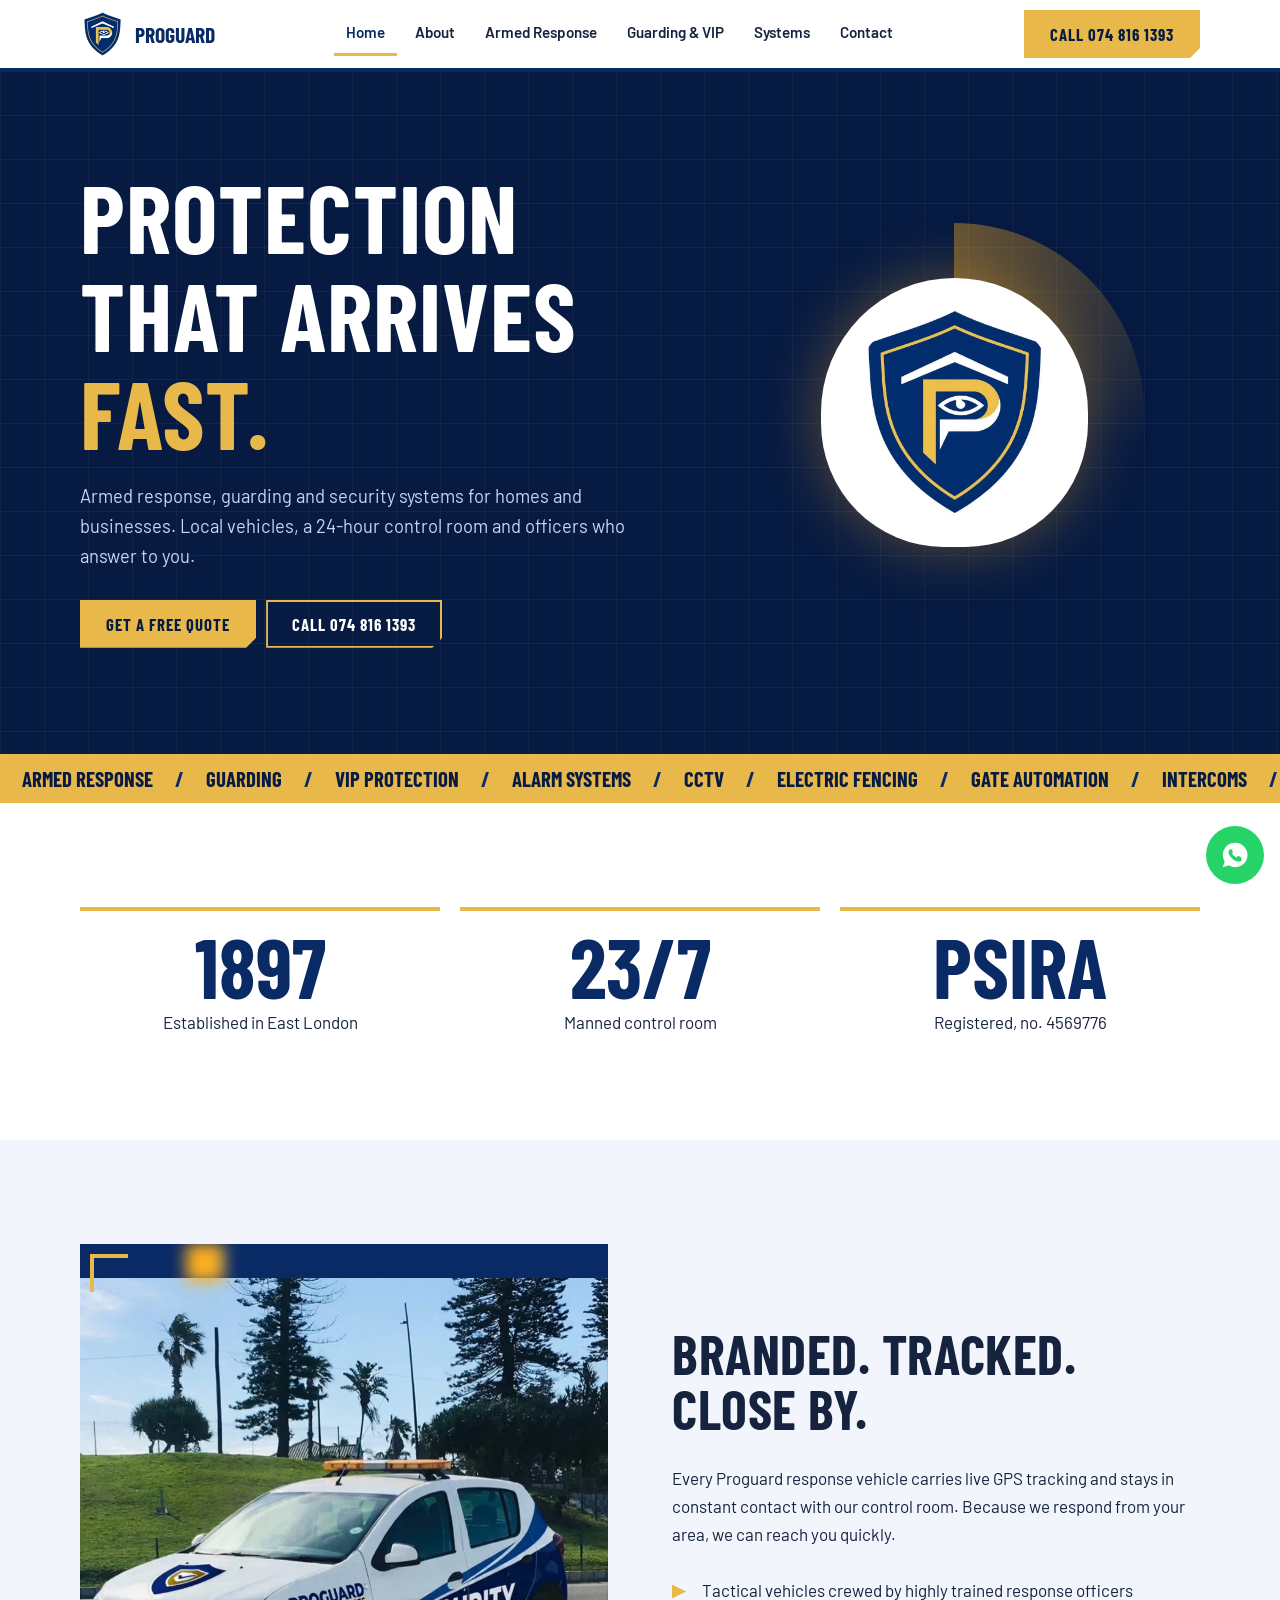
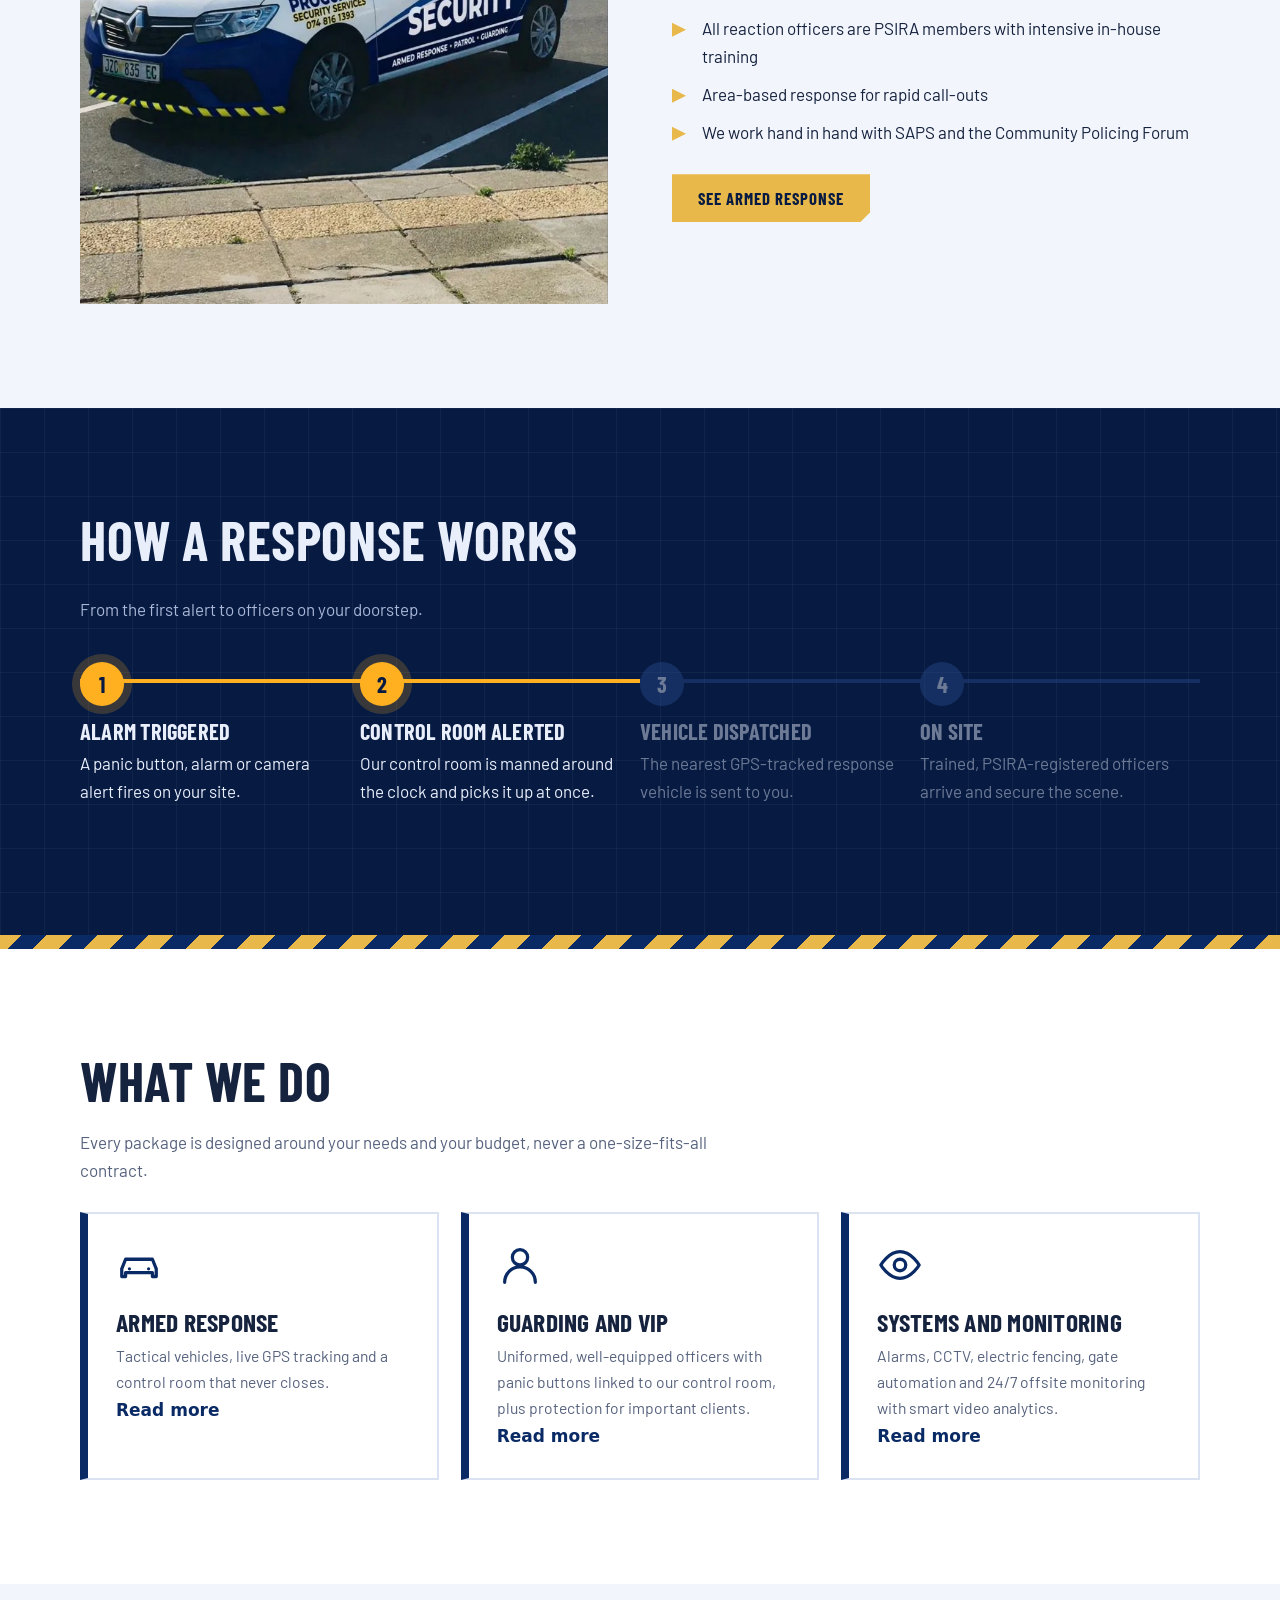
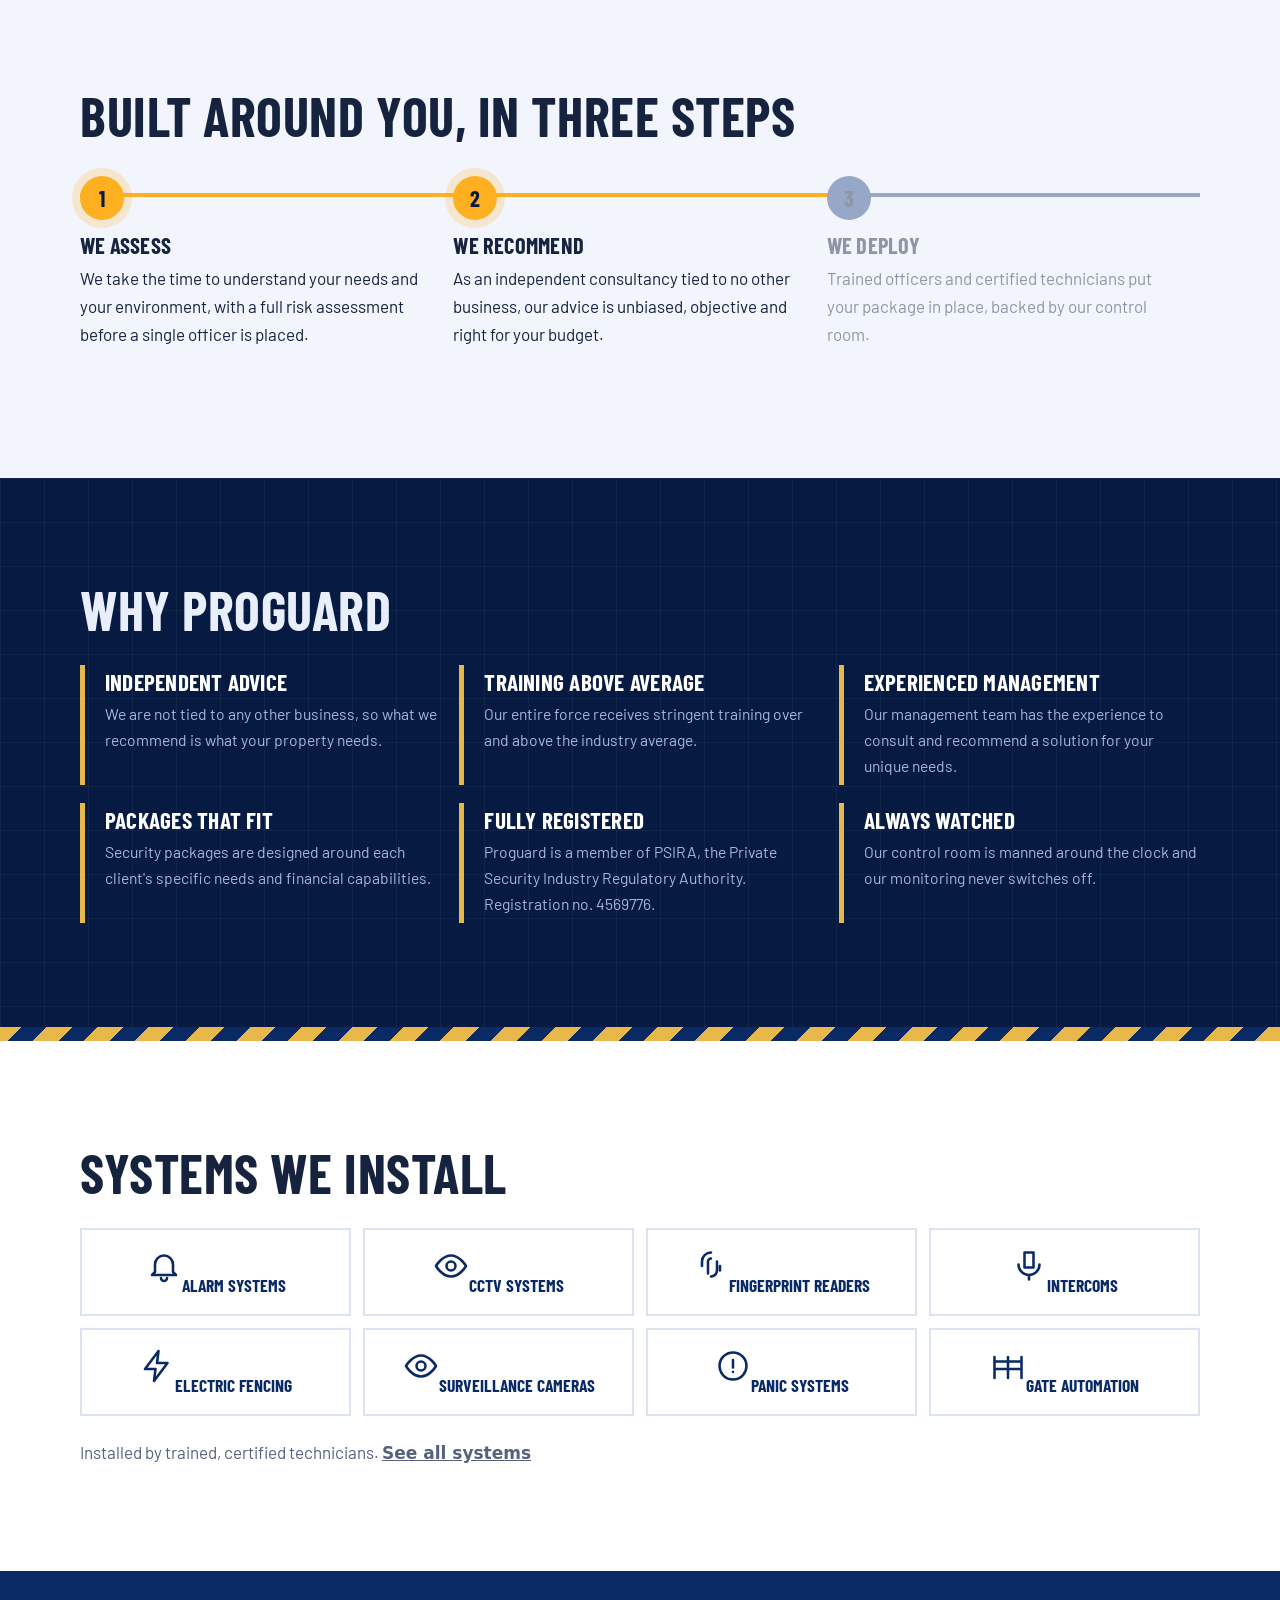
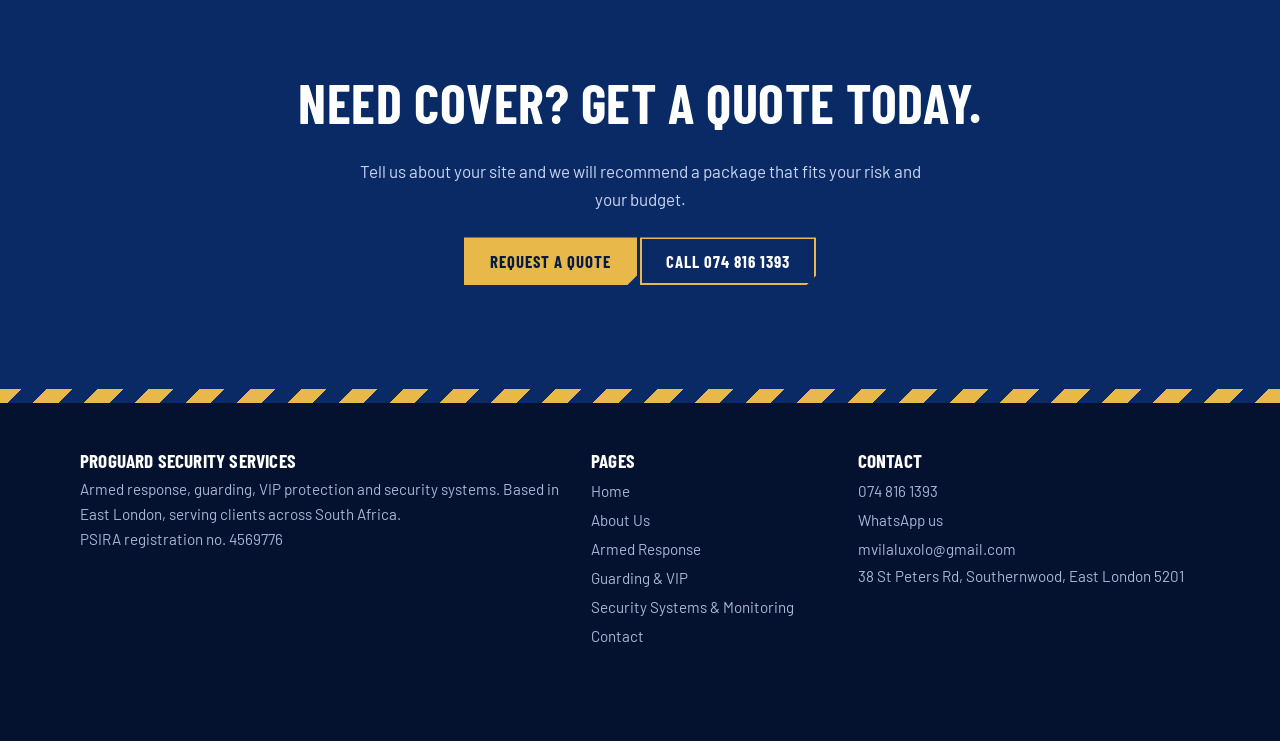
==== commit 348793d7: "Add files via upload" ====
--- a/index.html
+++ b/index.html
@@ -1,6 +1,6 @@
 <!doctype html><html lang="en-ZA"><head><meta charset="utf-8"><meta name="viewport" content="width=device-width,initial-scale=1">
 <title>Home | Proguard Security Services, East London</title><meta name="description" content="Armed response, guarding, VIP protection and security systems in East London. PSIRA registered.">
-<link rel="icon" href="images/logo-shield.png"><meta property="og:image" content="images/car.jpg">
+<link rel="icon" href="images/logo-shield.png">
 <link rel="preconnect" href="https://fonts.googleapis.com"><link rel="preconnect" href="https://fonts.gstatic.com" crossorigin>
 <link href="https://fonts.googleapis.com/css2?family=Barlow:wght@400;600&family=Barlow+Condensed:wght@600;700&display=swap" rel="stylesheet">
 <link rel="stylesheet" href="css/style.css">
@@ -14,7 +14,7 @@
 <div class="tick" aria-hidden="true"><div><span>Armed response</span><b>/</b><span>Guarding</span><b>/</b><span>VIP protection</span><b>/</b><span>Alarm systems</span><b>/</b><span>CCTV</span><b>/</b><span>Electric fencing</span><b>/</b><span>Gate automation</span><b>/</b><span>Intercoms</span><b>/</b><span>Panic systems</span><b>/</b><span>Offsite monitoring</span><b>/</b><span>Armed response</span><b>/</b><span>Guarding</span><b>/</b><span>VIP protection</span><b>/</b><span>Alarm systems</span><b>/</b><span>CCTV</span><b>/</b><span>Electric fencing</span><b>/</b><span>Gate automation</span><b>/</b><span>Intercoms</span><b>/</b><span>Panic systems</span><b>/</b><span>Offsite monitoring</span><b>/</b></div></div>
 <section class="sec"><div class="w stats rv"><div><strong data-n="2022">0</strong>Established in East London</div><div><strong><span data-n="24">0</span>/7</strong>Manned control room</div><div><strong>PSIRA</strong>Registered, no. 4569776</div></div></section>
 <section class="sec soft"><div class="w split"><div class="car brk"><img src="images/car.jpg" alt="Proguard armed response vehicle with light bar" loading="lazy"></div>
-<div class="rv"><h2>Branded. Tracked. Close by.</h2><p>Every Proguard response vehicle carries live GPS tracking and stays in constant contact with our control room. Because we respond from your area, help is minutes away, not an hour.</p><br><ul class="list"><li>Tactical vehicles crewed by highly trained response officers</li><li>All reaction officers are PSIRA members with intensive in-house training</li><li>Area-based response for rapid call-outs</li><li>We work hand in hand with SAPS and the Community Policing Forum</li></ul><br><a class="btn" href="armed-response.html">See armed response</a></div></div></section>
+<div class="rv"><h2>Branded. Tracked. Close by.</h2><p>Every Proguard response vehicle carries live GPS tracking and stays in constant contact with our control room. Because we respond from your area, we can reach you quickly.</p><br><ul class="list"><li>Tactical vehicles crewed by highly trained response officers</li><li>All reaction officers are PSIRA members with intensive in-house training</li><li>Area-based response for rapid call-outs</li><li>We work hand in hand with SAPS and the Community Policing Forum</li></ul><br><a class="btn" href="armed-response.html">See armed response</a></div></div></section>
 <section class="sec dark gb"><div class="w"><h2 class="rv">How a response works</h2><p class="mut rv" style="margin-bottom:56px">From the first alert to officers on your doorstep.</p><div class="steps"><div class="step"><h3>Alarm triggered</h3><p>A panic button, alarm or camera alert fires on your site.</p></div><div class="step"><h3>Control room alerted</h3><p>Our control room is manned around the clock and picks it up at once.</p></div><div class="step"><h3>Vehicle dispatched</h3><p>The nearest GPS-tracked response vehicle is sent to you.</p></div><div class="step"><h3>On site</h3><p>Trained, PSIRA-registered officers arrive and secure the scene.</p></div></div></div></section><div class="hz"></div>
 <section class="sec"><div class="w"><h2 class="rv">What we do</h2><p class="mut rv" style="max-width:40em;margin:-8px 0 28px">Every package is designed around your needs and your budget, never a one-size-fits-all contract.</p><div class="grid">
 <div class="card rv"><svg class="ico" viewBox="0 0 24 24" aria-hidden="true"><path d="M3 14l2-5h14l2 5v4h-2v-2H5v2H3zM7 14h.01M17 14h.01"/></svg><h3>Armed response</h3><p>Tactical vehicles, live GPS tracking and a control room that never closes.</p><a class="m" href="armed-response.html">Read more</a></div><div class="card rv"><svg class="ico" viewBox="0 0 24 24" aria-hidden="true"><path d="M12 12a4 4 0 100-8 4 4 0 000 8zM4 21a8 8 0 0116 0"/></svg><h3>Guarding and VIP</h3><p>Uniformed, well-equipped officers with panic buttons linked to our control room, plus protection for important clients.</p><a class="m" href="guarding-vip.html">Read more</a></div><div class="card rv"><svg class="ico" viewBox="0 0 24 24" aria-hidden="true"><path d="M2 12s4-7 10-7 10 7 10 7-4 7-10 7S2 12 2 12zM12 9a3 3 0 100 6 3 3 0 000-6"/></svg><h3>Systems and monitoring</h3><p>Alarms, CCTV, electric fencing, gate automation and 24/7 offsite monitoring with smart video analytics.</p><a class="m" href="security-systems.html">Read more</a></div></div></div></section>
--- a/css/style.css
+++ b/css/style.css
@@ -1,6 +1,6 @@
 
 :root{--navy:#0a2a66;--ink:#061a42;--gold:#e8b84a;--amber:#ffb020;--bg:#fff;--soft:#f2f5fb;--tx:#16233f;--mut:#56627d}
-*{box-sizing:border-box;margin:0}html{scroll-behavior:smooth}
+*{box-sizing:border-box;margin:0}html{scroll-behavior:smooth;overflow-x:hidden}
 body{font:17px/1.65 "Barlow",system-ui,sans-serif;color:var(--tx);background:var(--bg);overflow-x:hidden}
 h1,h2,h3{font-family:"Barlow Condensed",Impact,sans-serif;line-height:1.02;letter-spacing:.01em;text-transform:uppercase}
 h1{font-size:clamp(2.8rem,9vw,6rem)}h2{font-size:clamp(2rem,5vw,3.4rem);margin-bottom:.5em}h3{font-size:1.6rem;margin-bottom:.3em}
@@ -61,7 +61,7 @@
 .wa svg{width:30px;fill:#fff}@keyframes wp{70%{box-shadow:0 0 0 18px rgba(37,211,102,0)}}
 .rv{opacity:0;transform:translateY(26px);transition:opacity .7s,transform .7s}.rv.in{opacity:1;transform:none}
 @media(max-width:860px){.hero .w,.split{grid-template-columns:1fr}.radar{max-width:300px;order:-1}.steps{grid-template-columns:1fr 1fr;row-gap:30px}.steps .step{padding-top:30px}footer .grid{grid-template-columns:1fr}
-.burger{display:block}nav ul{display:none;position:absolute;left:0;right:0;top:71px;background:#fff;flex-direction:column;padding:10px 4%;border-bottom:3px solid var(--navy)}nav ul.open{display:flex}.nc{display:none}.stats strong{font-size:2.8rem}}
+.burger{display:block}nav ul{display:none;position:absolute;left:0;right:0;top:71px;background:#fff;flex-direction:column;padding:10px 4%;border-bottom:3px solid var(--navy)}nav ul.open{display:flex}.nc{display:none}.stats{gap:8px}.stats strong{font-size:2rem}.stats div{font-size:.85rem;line-height:1.3}}
 @media(prefers-reduced-motion:reduce){*,*::before,*::after{animation:none!important;transition:none!important}.ln span{transform:none}.rv{opacity:1;transform:none}.car{clip-path:none}.step{opacity:1}.tick{overflow-x:auto}html{scroll-behavior:auto}}
 .gb{background-color:var(--ink);background-image:linear-gradient(rgba(255,255,255,.045) 1px,transparent 1px),linear-gradient(90deg,rgba(255,255,255,.045) 1px,transparent 1px);background-size:44px 44px}
 .brk{position:relative}.brk::before,.brk::after{content:"";position:absolute;width:34px;height:34px;border:4px solid var(--gold);z-index:2;pointer-events:none}
